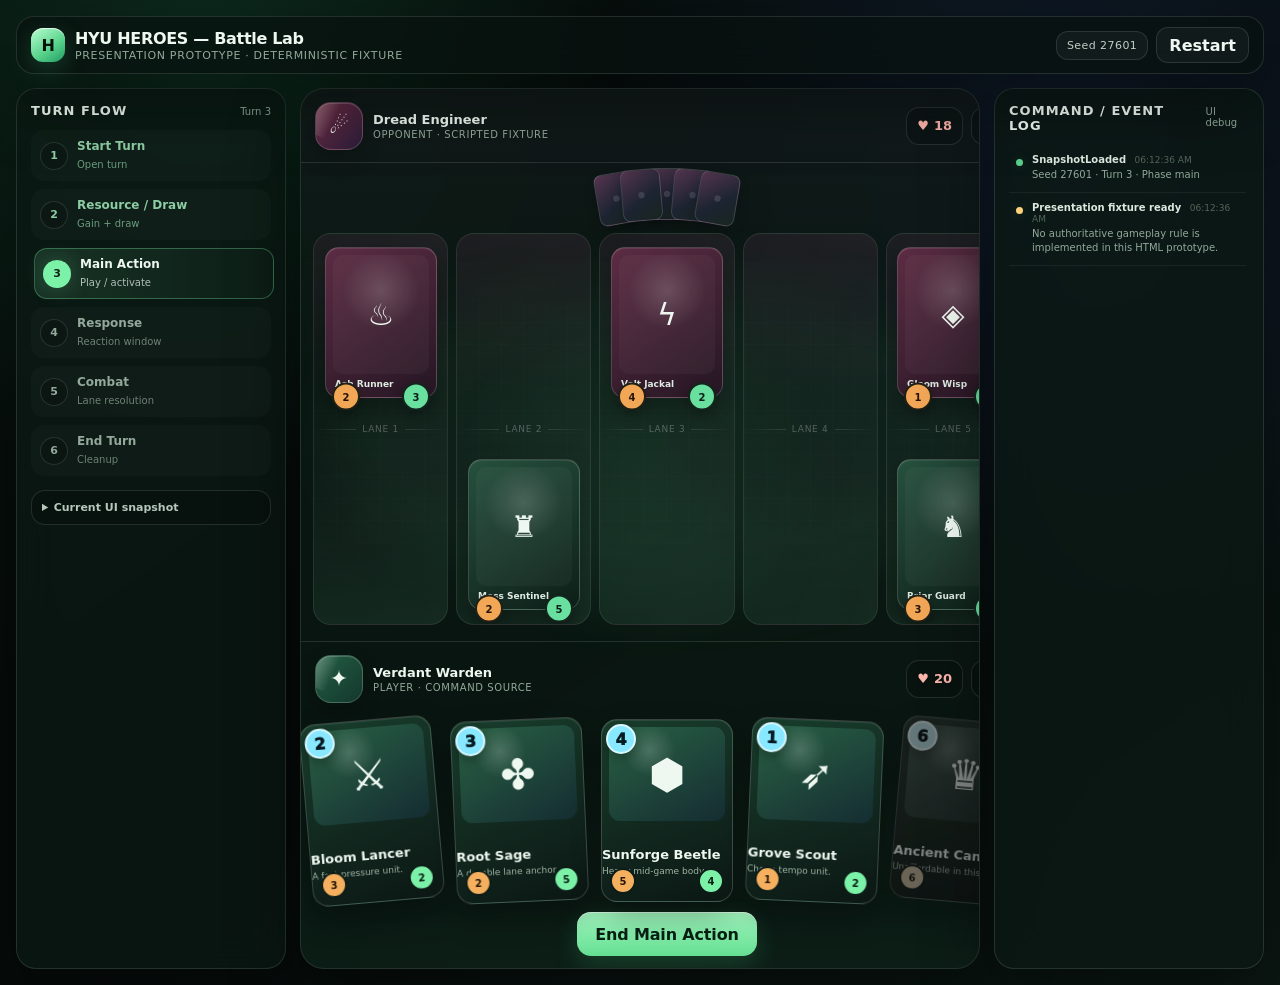
==== web-simulator.html @ 73858317 "feat(simulator): Add animated web battle prototype" ====
<!doctype html>
<html lang="en">
<head>
  <meta charset="utf-8" />
  <meta name="viewport" content="width=device-width, initial-scale=1" />
  <meta name="color-scheme" content="dark" />
  <title>Hyu Heroes — Web Simulator Prototype</title>
  <style>
    :root {
      --bg-0: #07100d;
      --bg-1: #0b1713;
      --panel: rgba(11, 24, 20, 0.84);
      --panel-strong: rgba(15, 31, 26, 0.96);
      --line: rgba(224, 255, 236, 0.12);
      --line-strong: rgba(224, 255, 236, 0.24);
      --text: #eef8f1;
      --muted: #93a99b;
      --good: #7cf2a9;
      --enemy: #ff8879;
      --gold: #ffd27a;
      --mana: #70d9ff;
      --shadow: 0 24px 70px rgba(0, 0, 0, 0.42);
      --ease-out: cubic-bezier(.2,.8,.2,1);
      --ease-spring: cubic-bezier(.16,1,.3,1);
      --radius: 20px;
    }

    * { box-sizing: border-box; }
    html, body { min-height: 100%; }
    body {
      margin: 0;
      overflow-x: hidden;
      color: var(--text);
      font-family: Inter, ui-sans-serif, system-ui, -apple-system, BlinkMacSystemFont, "Segoe UI", sans-serif;
      background:
        radial-gradient(circle at 16% 8%, rgba(36, 162, 104, 0.20), transparent 26rem),
        radial-gradient(circle at 83% 18%, rgba(64, 107, 206, 0.18), transparent 30rem),
        linear-gradient(145deg, var(--bg-0), #060b0a 52%, var(--bg-1));
    }
    button { font: inherit; }
    .app-shell {
      width: min(1680px, 100%);
      min-height: 100vh;
      margin: 0 auto;
      padding: 16px;
      display: grid;
      grid-template-columns: 270px minmax(0, 1fr) 270px;
      grid-template-rows: auto 1fr;
      gap: 14px;
    }
    .topbar {
      grid-column: 1 / -1;
      min-height: 58px;
      display: flex;
      align-items: center;
      justify-content: space-between;
      gap: 16px;
      padding: 10px 14px;
      border: 1px solid var(--line);
      border-radius: 18px;
      background: rgba(8, 18, 15, 0.76);
      backdrop-filter: blur(18px);
      box-shadow: var(--shadow);
      position: relative;
      z-index: 30;
    }
    .brand { display: flex; align-items: center; min-width: 0; gap: 10px; }
    .brand-mark {
      width: 34px;
      height: 34px;
      display: grid;
      place-items: center;
      border-radius: 12px;
      font-weight: 900;
      letter-spacing: -0.04em;
      color: #06110b;
      background: linear-gradient(145deg, #b9ffd0, #56d18a 60%, #219c63);
      box-shadow: 0 7px 24px rgba(81, 211, 136, .22), inset 0 1px rgba(255,255,255,.7);
    }
    .brand-copy { min-width: 0; }
    .brand-title { font-weight: 820; letter-spacing: -0.02em; white-space: nowrap; overflow: hidden; text-overflow: ellipsis; }
    .brand-sub { margin-top: 1px; font-size: 11px; color: var(--muted); letter-spacing: .06em; text-transform: uppercase; }
    .top-actions { display: flex; align-items: center; gap: 8px; }
    .pill, .action-button { border: 1px solid var(--line); color: var(--text); background: rgba(255,255,255,.04); border-radius: 12px; }
    .pill { padding: 7px 10px; font-size: 11px; color: #bfd0c4; letter-spacing: .04em; }
    .action-button {
      min-height: 36px;
      padding: 0 12px;
      cursor: pointer;
      font-weight: 700;
      transition: transform 180ms var(--ease-out), background 180ms ease, border-color 180ms ease;
    }
    .action-button:hover { transform: translateY(-1px); background: rgba(255,255,255,.075); border-color: var(--line-strong); }
    .action-button:active { transform: translateY(0) scale(.98); }
    .side-panel, .game-stage { border: 1px solid var(--line); background: var(--panel); box-shadow: var(--shadow); backdrop-filter: blur(20px); }
    .side-panel { border-radius: var(--radius); padding: 14px; align-self: stretch; min-height: 0; }
    .panel-heading { margin-bottom: 12px; display: flex; justify-content: space-between; align-items: baseline; gap: 10px; }
    .panel-heading h2 { margin: 0; font-size: 13px; letter-spacing: .08em; text-transform: uppercase; }
    .panel-heading span { color: var(--muted); font-size: 10px; }
    .phase-stack { display: grid; gap: 8px; }
    .phase-item {
      display: grid;
      grid-template-columns: 28px 1fr;
      align-items: center;
      min-height: 44px;
      gap: 9px;
      padding: 8px;
      border: 1px solid transparent;
      border-radius: 13px;
      color: var(--muted);
      background: rgba(255,255,255,.02);
      transition: all 260ms var(--ease-out);
    }
    .phase-index {
      width: 28px;
      height: 28px;
      display: grid;
      place-items: center;
      border-radius: 50%;
      font-size: 11px;
      font-weight: 800;
      border: 1px solid var(--line);
      background: rgba(0,0,0,.16);
    }
    .phase-item strong { display: block; font-size: 12px; color: inherit; }
    .phase-item small { font-size: 10px; opacity: .72; }
    .phase-item.is-active {
      color: var(--text);
      border-color: rgba(124, 242, 169, .32);
      background: linear-gradient(90deg, rgba(124, 242, 169, .12), rgba(124, 242, 169, .025));
      transform: translateX(3px);
    }
    .phase-item.is-active .phase-index { color: #0c2416; border-color: transparent; background: var(--good); box-shadow: 0 0 22px rgba(124, 242, 169, .24); }
    .phase-item.is-done { color: #8dcda4; }
    .game-stage {
      min-width: 0;
      min-height: calc(100vh - 104px);
      overflow: hidden;
      border-radius: 24px;
      display: grid;
      grid-template-rows: auto auto minmax(420px, 1fr) auto auto;
      position: relative;
      isolation: isolate;
    }
    .game-stage::before {
      content: "";
      position: absolute;
      inset: 0;
      pointer-events: none;
      z-index: -1;
      opacity: .7;
      background: radial-gradient(circle at 50% 44%, rgba(68, 159, 113, .14), transparent 32%), linear-gradient(180deg, rgba(109, 65, 111, .11), transparent 28%, transparent 70%, rgba(48, 126, 90, .11));
    }
    .player-strip {
      min-height: 74px;
      padding: 10px 14px;
      display: flex;
      align-items: center;
      justify-content: space-between;
      gap: 14px;
      border-bottom: 1px solid var(--line);
    }
    .player-strip.player { border-top: 1px solid var(--line); border-bottom: 0; }
    .hero { display: flex; align-items: center; gap: 10px; min-width: 0; }
    .hero-avatar {
      width: 48px;
      height: 48px;
      flex: 0 0 auto;
      position: relative;
      display: grid;
      place-items: center;
      border-radius: 16px;
      border: 1px solid rgba(255,255,255,.16);
      overflow: hidden;
      font-size: 22px;
      box-shadow: inset 0 1px rgba(255,255,255,.18), 0 9px 20px rgba(0,0,0,.22);
    }
    .hero-avatar.enemy { background: linear-gradient(135deg, #722d45, #2a1c38); }
    .hero-avatar.player { background: linear-gradient(135deg, #245f44, #13372d); }
    .hero-avatar::after {
      content: "";
      position: absolute;
      width: 70%;
      height: 130%;
      top: -60%;
      left: -20%;
      transform: rotate(25deg);
      background: linear-gradient(90deg, transparent, rgba(255,255,255,.22), transparent);
      animation: avatar-shine 5.4s ease-in-out infinite;
    }
    @keyframes avatar-shine {
      0%, 66%, 100% { transform: translateX(-120%) rotate(25deg); }
      78% { transform: translateX(240%) rotate(25deg); }
    }
    .hero-name { font-size: 13px; font-weight: 820; }
    .hero-role { margin-top: 2px; font-size: 10px; color: var(--muted); text-transform: uppercase; letter-spacing: .06em; }
    .stats { display: flex; align-items: center; gap: 8px; }
    .stat-orb {
      min-width: 48px;
      height: 38px;
      padding: 0 10px;
      display: flex;
      align-items: center;
      justify-content: center;
      gap: 5px;
      border: 1px solid var(--line);
      border-radius: 13px;
      background: rgba(0,0,0,.18);
      font-weight: 850;
      font-size: 13px;
    }
    .stat-orb.health { color: #ffb6ad; }
    .stat-orb.resource { color: #aeeaff; }
    .opponent-hand { height: 58px; display: flex; justify-content: center; align-items: center; padding: 6px 0 2px; position: relative; z-index: 3; }
    .card-back {
      width: 40px;
      height: 52px;
      margin: 0 -9px;
      border: 1px solid rgba(255,255,255,.14);
      border-radius: 8px;
      background: radial-gradient(circle, rgba(255,255,255,.12) 0 10%, transparent 11%), linear-gradient(145deg, #55354f, #1c2431 58%, #18251f);
      box-shadow: 0 6px 12px rgba(0,0,0,.22);
      transform-origin: 50% 130%;
    }
    .card-back:nth-child(1) { transform: rotate(-10deg) translateY(4px); }
    .card-back:nth-child(2) { transform: rotate(-5deg) translateY(1px); }
    .card-back:nth-child(4) { transform: rotate(5deg) translateY(1px); }
    .card-back:nth-child(5) { transform: rotate(10deg) translateY(4px); }
    .battlefield {
      min-height: 420px;
      padding: 12px 12px 16px;
      display: grid;
      grid-template-columns: repeat(5, minmax(92px, 1fr));
      gap: 8px;
      perspective: 1200px;
      position: relative;
    }
    .battlefield::before { content: ""; position: absolute; inset: 14% 3% 10%; border-radius: 50%; pointer-events: none; filter: blur(32px); background: rgba(95, 220, 147, .05); }
    .lane {
      min-width: 0;
      border: 1px solid rgba(255,255,255,.08);
      border-radius: 18px;
      overflow: hidden;
      position: relative;
      display: grid;
      grid-template-rows: 1fr 34px 1fr;
      background: linear-gradient(180deg, rgba(115, 54, 88, .15), transparent 40%, transparent 60%, rgba(43, 114, 76, .15)), linear-gradient(110deg, rgba(255,255,255,.015), rgba(255,255,255,.035));
      transition: transform 220ms var(--ease-out), border-color 220ms ease, box-shadow 220ms ease;
    }
    .lane::before {
      content: "";
      position: absolute;
      inset: 0;
      pointer-events: none;
      opacity: .35;
      background-image: linear-gradient(rgba(255,255,255,.035) 1px, transparent 1px), linear-gradient(90deg, rgba(255,255,255,.035) 1px, transparent 1px);
      background-size: 22px 22px;
      mask-image: linear-gradient(transparent, black 25%, black 75%, transparent);
    }
    .lane.is-targetable { cursor: pointer; border-color: rgba(124, 242, 169, .26); animation: target-pulse 1.5s ease-in-out infinite; }
    .lane.is-targetable:hover { transform: translateY(-3px) scale(1.01); border-color: rgba(124, 242, 169, .72); box-shadow: 0 0 0 1px rgba(124, 242, 169, .10), 0 0 38px rgba(124, 242, 169, .10); }
    @keyframes target-pulse { 50% { box-shadow: inset 0 0 26px rgba(124, 242, 169, .05); } }
    .lane-slot { min-height: 0; padding: 10px 7px; display: grid; place-items: center; position: relative; }
    .lane-divider { display: flex; align-items: center; justify-content: center; gap: 6px; z-index: 2; color: rgba(255,255,255,.28); font-size: 9px; text-transform: uppercase; letter-spacing: .08em; }
    .lane-divider::before, .lane-divider::after { content: ""; height: 1px; flex: 1; background: linear-gradient(90deg, transparent, rgba(255,255,255,.12)); }
    .lane-divider::after { transform: rotate(180deg); }
    .board-card {
      width: min(100%, 112px);
      aspect-ratio: .74;
      padding: 7px;
      display: grid;
      grid-template-rows: 1fr auto;
      border-radius: 14px;
      position: relative;
      border: 1px solid rgba(255,255,255,.18);
      background: linear-gradient(145deg, rgba(39, 82, 63, .98), rgba(14, 31, 25, .98));
      box-shadow: 0 12px 28px rgba(0,0,0,.26), inset 0 1px rgba(255,255,255,.08);
      transform: translateZ(0);
      animation: board-enter 480ms var(--ease-spring) both;
    }
    .board-card.enemy { background: linear-gradient(145deg, rgba(94, 45, 69, .98), rgba(38, 23, 36, .98)); }
    @keyframes board-enter {
      from { opacity: 0; transform: translateY(20px) scale(.85) rotateX(10deg); filter: blur(4px); }
      to { opacity: 1; transform: translateY(0) scale(1) rotateX(0); filter: blur(0); }
    }
    .board-card .art { min-height: 72px; display: grid; place-items: center; border-radius: 10px; font-size: 30px; background: radial-gradient(circle at 50% 30%, rgba(255,255,255,.16), transparent 40%), rgba(255,255,255,.035); }
    .board-card .mini-name { min-width: 0; padding: 5px 2px 1px; overflow: hidden; text-overflow: ellipsis; white-space: nowrap; font-size: 9px; font-weight: 760; color: #dfece3; }
    .board-stats { position: absolute; inset: auto 6px 6px 6px; display: flex; justify-content: space-between; pointer-events: none; transform: translateY(70%); }
    .board-stat { width: 28px; height: 28px; display: grid; place-items: center; border-radius: 50%; font-size: 10px; font-weight: 900; border: 2px solid rgba(9,18,15,.9); box-shadow: 0 4px 12px rgba(0,0,0,.25); }
    .board-stat.attack { background: #f1a756; color: #251509; }
    .board-stat.health { background: #69dfa0; color: #092116; }
    .hand-wrap { min-height: 158px; padding: 4px 16px 10px; position: relative; display: flex; align-items: end; justify-content: center; overflow: visible; z-index: 12; }
    .hand { width: min(720px, 100%); min-height: 144px; display: flex; align-items: end; justify-content: center; gap: clamp(2px, .8vw, 10px); position: relative; }
    .hand-card {
      --rot: 0deg;
      --lift: 0px;
      width: clamp(92px, 13vw, 132px);
      aspect-ratio: .72;
      flex: 0 1 132px;
      min-width: 82px;
      border: 1px solid rgba(255,255,255,.18);
      border-radius: 16px;
      color: var(--text);
      padding: 0;
      cursor: pointer;
      overflow: hidden;
      position: relative;
      background: linear-gradient(160deg, #183d2c, #10231c 68%, #0b1713);
      box-shadow: 0 14px 30px rgba(0,0,0,.32), inset 0 1px rgba(255,255,255,.08);
      transform-origin: 50% 120%;
      transform: translateY(var(--lift)) rotate(var(--rot));
      transition: transform 260ms var(--ease-spring), border-color 200ms ease, filter 200ms ease, opacity 200ms ease;
      animation: hand-deal 520ms var(--ease-spring) both;
    }
    .hand-card:nth-child(1) { --rot: -5deg; animation-delay: 30ms; }
    .hand-card:nth-child(2) { --rot: -2.5deg; animation-delay: 80ms; }
    .hand-card:nth-child(3) { --rot: 0deg; animation-delay: 130ms; }
    .hand-card:nth-child(4) { --rot: 2.5deg; animation-delay: 180ms; }
    .hand-card:nth-child(5) { --rot: 5deg; animation-delay: 230ms; }
    @keyframes hand-deal { from { opacity: 0; transform: translateY(70px) scale(.78) rotate(0deg); } }
    .hand-card:hover, .hand-card:focus-visible { --lift: -24px; z-index: 10; outline: none; border-color: rgba(124, 242, 169, .55); box-shadow: 0 22px 46px rgba(0,0,0,.40), 0 0 0 2px rgba(124, 242, 169, .08); }
    .hand-card.is-selected { --lift: -32px; z-index: 11; border-color: var(--good); box-shadow: 0 24px 48px rgba(0,0,0,.4), 0 0 30px rgba(124, 242, 169, .16); }
    .hand-card.is-unaffordable { filter: grayscale(.68) brightness(.70); opacity: .74; }
    .hand-card.is-played { pointer-events: none; animation: card-play-away 360ms var(--ease-out) forwards; }
    @keyframes card-play-away { to { opacity: 0; transform: translateY(-150px) scale(.75) rotate(0deg); filter: blur(5px); } }
    .hand-art { height: 52%; margin: 7px; display: grid; place-items: center; border-radius: 11px; position: relative; overflow: hidden; font-size: clamp(28px, 4vw, 42px); background: radial-gradient(circle at 35% 25%, rgba(255,255,255,.18), transparent 25%), linear-gradient(145deg, rgba(99,214,145,.24), rgba(53,103,193,.13)); }
    .hand-art::after { content: ""; position: absolute; width: 35%; height: 180%; top: -40%; left: -45%; transform: rotate(25deg); background: linear-gradient(90deg, transparent, rgba(255,255,255,.18), transparent); transition: left 500ms var(--ease-out); }
    .hand-card:hover .hand-art::after { left: 120%; }
    .cost-badge { position: absolute; width: 30px; height: 30px; top: 4px; left: 4px; z-index: 2; display: grid; place-items: center; border-radius: 50%; color: #061a22; background: #88e8ff; border: 2px solid #d9f8ff; font-weight: 950; box-shadow: 0 5px 12px rgba(0,0,0,.26); }
    .card-copy { padding: 2px 9px 10px; text-align: left; }
    .card-copy strong { display: block; font-size: clamp(10px, 1.05vw, 13px); white-space: nowrap; overflow: hidden; text-overflow: ellipsis; }
    .card-copy span { display: block; margin-top: 3px; min-height: 26px; color: #9eb4a5; font-size: 9px; line-height: 1.35; }
    .hand-stats { position: absolute; left: 8px; right: 8px; bottom: 7px; display: flex; justify-content: space-between; pointer-events: none; }
    .hand-stat { min-width: 26px; height: 26px; padding: 0 6px; display: grid; place-items: center; border-radius: 50%; font-size: 10px; font-weight: 900; border: 2px solid #0d1c17; }
    .hand-stat.attack { background: #f4b05e; color: #271608; }
    .hand-stat.health { background: #7cf2a9; color: #082014; }
    .turn-controls { padding: 0 14px 12px; display: flex; justify-content: center; gap: 8px; }
    .primary-button {
      min-width: 150px;
      min-height: 44px;
      padding: 0 18px;
      border: 0;
      border-radius: 14px;
      color: #082014;
      background: linear-gradient(180deg, #a4f9c1, #64df92);
      box-shadow: 0 10px 26px rgba(80, 216, 131, .18), inset 0 1px rgba(255,255,255,.6);
      cursor: pointer;
      font-weight: 900;
      letter-spacing: -.01em;
      transition: transform 190ms var(--ease-spring), filter 190ms ease;
    }
    .primary-button:hover { transform: translateY(-2px) scale(1.015); filter: brightness(1.05); }
    .primary-button:active { transform: translateY(0) scale(.98); }
    .log { height: calc(100vh - 166px); min-height: 420px; overflow: auto; padding-right: 3px; scrollbar-width: thin; scrollbar-color: rgba(255,255,255,.15) transparent; }
    .log-item { position: relative; padding: 9px 8px 9px 23px; border-bottom: 1px solid rgba(255,255,255,.06); animation: log-in 260ms var(--ease-out) both; }
    @keyframes log-in { from { opacity: 0; transform: translateX(8px); } }
    .log-item::before { content: ""; position: absolute; left: 7px; top: 14px; width: 7px; height: 7px; border-radius: 50%; background: #5bcf8a; box-shadow: 0 0 12px rgba(91,207,138,.2); }
    .log-item.command::before { background: #70d9ff; }
    .log-item.system::before { background: #ffd27a; }
    .log-item strong { display: block; font-size: 10px; color: #dbe8de; }
    .log-item p { margin: 3px 0 0; color: var(--muted); font-size: 10px; line-height: 1.45; word-break: break-word; }
    .log-time { margin-left: 5px; color: #53675a; font-size: 9px; font-weight: 500; }
    .debug-card { margin-top: 14px; padding: 10px; border-radius: 14px; border: 1px solid var(--line); background: rgba(0,0,0,.16); }
    .debug-card summary { cursor: pointer; font-size: 11px; font-weight: 800; color: #b6c8bb; }
    .debug-card pre { margin: 9px 0 0; white-space: pre-wrap; color: #84a18f; font-size: 9px; line-height: 1.45; }
    .toast { position: fixed; left: 50%; bottom: 22px; z-index: 100; max-width: min(440px, calc(100vw - 30px)); padding: 10px 14px; border: 1px solid rgba(255,255,255,.15); border-radius: 13px; background: rgba(8, 20, 16, .92); color: #dcebe0; box-shadow: 0 16px 38px rgba(0,0,0,.4); backdrop-filter: blur(18px); font-size: 11px; transform: translate(-50%, 18px) scale(.96); opacity: 0; pointer-events: none; transition: opacity 180ms ease, transform 260ms var(--ease-spring); }
    .toast.is-visible { opacity: 1; transform: translate(-50%, 0) scale(1); }
    .impact-ring { position: fixed; width: 18px; height: 18px; z-index: 90; border: 2px solid var(--good); border-radius: 50%; pointer-events: none; transform: translate(-50%, -50%); animation: impact-ring 520ms ease-out forwards; }
    @keyframes impact-ring { to { width: 120px; height: 120px; opacity: 0; border-width: 1px; } }
    @media (max-width: 1180px) {
      .app-shell { grid-template-columns: 220px minmax(0, 1fr); }
      .right-panel { display: none; }
    }
    @media (max-width: 840px) {
      .app-shell { display: block; padding: 8px; }
      .topbar { position: sticky; top: 6px; margin-bottom: 8px; }
      .left-panel { display: none; }
      .game-stage { min-height: calc(100vh - 80px); border-radius: 18px; grid-template-rows: auto auto minmax(360px, 1fr) auto auto; }
      .battlefield { min-height: 360px; gap: 4px; padding: 8px 6px 12px; grid-template-columns: repeat(5, minmax(55px, 1fr)); }
      .lane { border-radius: 12px; }
      .lane-slot { padding: 7px 3px; }
      .lane-divider { font-size: 7px; }
      .board-card { padding: 4px; border-radius: 10px; }
      .board-card .art { min-height: 50px; border-radius: 7px; font-size: 22px; }
      .board-card .mini-name { display: none; }
      .hand-wrap { padding-inline: 6px; min-height: 132px; }
      .hand { min-height: 120px; gap: 0; }
      .hand-card { min-width: 62px; width: 19.5vw; border-radius: 12px; margin-inline: -1px; }
      .hand-card:hover, .hand-card:focus-visible { --lift: -14px; }
      .hand-card.is-selected { --lift: -18px; }
      .hand-art { margin: 4px; font-size: 26px; border-radius: 8px; }
      .cost-badge { width: 24px; height: 24px; font-size: 11px; }
      .card-copy { padding: 1px 5px 7px; }
      .card-copy strong { font-size: 9px; }
      .card-copy span { display: none; }
      .hand-stat { min-width: 21px; height: 21px; padding: 0 4px; font-size: 8px; }
      .brand-sub, .pill { display: none; }
      .top-actions .action-button { padding-inline: 9px; font-size: 11px; }
      .hero-avatar { width: 40px; height: 40px; border-radius: 13px; }
      .player-strip { min-height: 62px; padding: 8px 10px; }
      .hero-role { display: none; }
      .stat-orb { min-width: 42px; height: 34px; padding: 0 7px; }
    }
    @media (prefers-reduced-motion: reduce) {
      *, *::before, *::after {
        animation-duration: 0.001ms !important;
        animation-iteration-count: 1 !important;
        scroll-behavior: auto !important;
        transition-duration: 0.001ms !important;
      }
    }
  </style>
</head>
<body>
  <!--
    Presentation-only prototype.
    This file intentionally does NOT implement authoritative gameplay rules.
    UI actions submit command intents to DemoSimulationAdapter, which returns scripted snapshots/events.
    Removal/migration plan: replace DemoSimulationAdapter with the real deterministic C# simulation bridge
    (Web API, WebAssembly, or another adapter) while keeping the view layer unchanged.
  -->
  <main class="app-shell">
    <header class="topbar">
      <div class="brand">
        <div class="brand-mark" aria-hidden="true">H</div>
        <div class="brand-copy">
          <div class="brand-title">HYU HEROES — Battle Lab</div>
          <div class="brand-sub">Presentation prototype · deterministic fixture</div>
        </div>
      </div>
      <div class="top-actions">
        <span class="pill" id="seedPill">Seed 27601</span>
        <button class="action-button" id="restartButton" type="button">Restart</button>
      </div>
    </header>
    <aside class="side-panel left-panel">
      <div class="panel-heading">
        <h2>Turn flow</h2>
        <span id="turnLabel">Turn 3</span>
      </div>
      <div class="phase-stack" id="phaseStack"></div>
      <details class="debug-card">
        <summary>Current UI snapshot</summary>
        <pre id="stateDebug"></pre>
      </details>
    </aside>
    <section class="game-stage" aria-label="Card battle simulator">
      <div class="player-strip opponent">
        <div class="hero">
          <div class="hero-avatar enemy" aria-hidden="true">☄</div>
          <div>
            <div class="hero-name">Dread Engineer</div>
            <div class="hero-role">Opponent · scripted fixture</div>
          </div>
        </div>
        <div class="stats">
          <div class="stat-orb health" title="Health">♥ <span id="enemyHealth">18</span></div>
          <div class="stat-orb resource" title="Resource">◆ <span id="enemyResource">4</span></div>
        </div>
      </div>
      <div class="opponent-hand" aria-label="Opponent hand">
        <div class="card-back"></div><div class="card-back"></div><div class="card-back"></div><div class="card-back"></div><div class="card-back"></div>
      </div>
      <div class="battlefield" id="battlefield" aria-label="Five-lane battlefield"></div>
      <div class="player-strip player">
        <div class="hero">
          <div class="hero-avatar player" aria-hidden="true">✦</div>
          <div>
            <div class="hero-name">Verdant Warden</div>
            <div class="hero-role">Player · command source</div>
          </div>
        </div>
        <div class="stats">
          <div class="stat-orb health" title="Health">♥ <span id="playerHealth">20</span></div>
          <div class="stat-orb resource" title="Resource">◆ <span id="playerResource">5</span></div>
        </div>
      </div>
      <div>
        <div class="hand-wrap">
          <div class="hand" id="hand" aria-label="Player hand"></div>
        </div>
        <div class="turn-controls">
          <button class="primary-button" id="phaseButton" type="button">End Main Action</button>
        </div>
      </div>
    </section>
    <aside class="side-panel right-panel">
      <div class="panel-heading">
        <h2>Command / Event log</h2>
        <span>UI debug</span>
      </div>
      <div class="log" id="eventLog" aria-live="polite"></div>
    </aside>
  </main>
  <div class="toast" id="toast" role="status" aria-live="polite"></div>
  <script>
    (() => {
      "use strict";
      const PHASES = [
        { id: "start", label: "Start Turn", note: "Open turn" },
        { id: "resource", label: "Resource / Draw", note: "Gain + draw" },
        { id: "main", label: "Main Action", note: "Play / activate" },
        { id: "response", label: "Response", note: "Reaction window" },
        { id: "combat", label: "Combat", note: "Lane resolution" },
        { id: "end", label: "End Turn", note: "Cleanup" }
      ];
      const INITIAL_SNAPSHOT = Object.freeze({
        schemaVersion: 1,
        seed: 27601,
        turn: 3,
        phase: "main",
        player: { health: 20, resource: 5 },
        enemy: { health: 18, resource: 4 },
        lanes: [
          { id: "lane-0", enemy: { instanceId: "e-17", name: "Ash Runner", icon: "♨", attack: 2, health: 3 }, player: null },
          { id: "lane-1", enemy: null, player: { instanceId: "p-09", name: "Moss Sentinel", icon: "♜", attack: 2, health: 5 } },
          { id: "lane-2", enemy: { instanceId: "e-21", name: "Volt Jackal", icon: "ϟ", attack: 4, health: 2 }, player: null },
          { id: "lane-3", enemy: null, player: null },
          { id: "lane-4", enemy: { instanceId: "e-24", name: "Gloom Wisp", icon: "◈", attack: 1, health: 4 }, player: { instanceId: "p-11", name: "Briar Guard", icon: "♞", attack: 3, health: 4 } }
        ],
        hand: [
          { definitionId: "card.bloom-lancer", instanceId: "h-31", name: "Bloom Lancer", icon: "⚔", cost: 2, attack: 3, health: 2, text: "A fast pressure unit." },
          { definitionId: "card.root-sage", instanceId: "h-32", name: "Root Sage", icon: "✤", cost: 3, attack: 2, health: 5, text: "A durable lane anchor." },
          { definitionId: "card.sunforge-beetle", instanceId: "h-33", name: "Sunforge Beetle", icon: "⬢", cost: 4, attack: 5, health: 4, text: "Heavy mid-game body." },
          { definitionId: "card.grove-scout", instanceId: "h-34", name: "Grove Scout", icon: "➶", cost: 1, attack: 1, health: 2, text: "Cheap tempo unit." },
          { definitionId: "card.ancient-canopy", instanceId: "h-35", name: "Ancient Canopy", icon: "♛", cost: 6, attack: 6, health: 7, text: "Unaffordable in this fixture." }
        ]
      });
      const deepClone = value => JSON.parse(JSON.stringify(value));
      class DemoSimulationAdapter {
        constructor(snapshot) {
          this.initial = deepClone(snapshot);
          this.snapshot = deepClone(snapshot);
          this.commandSequence = 0;
        }
        restart() {
          this.snapshot = deepClone(this.initial);
          this.commandSequence = 0;
          return this.result("SnapshotLoaded", { reason: "restart" });
        }
        submit(command) {
          this.commandSequence += 1;
          const commandEnvelope = { sequence: this.commandSequence, ...command };
          if (command.type === "PlayCardCommand") return this.playCard(commandEnvelope);
          if (command.type === "EndPhaseCommand") return this.advancePhase(commandEnvelope);
          return { accepted: false, command: commandEnvelope, snapshot: deepClone(this.snapshot), events: [{ type: "CommandRejected", reason: "Unsupported command in UI fixture" }] };
        }
        playCard(command) {
          const handIndex = this.snapshot.hand.findIndex(card => card.instanceId === command.cardInstanceId);
          const lane = this.snapshot.lanes.find(item => item.id === command.laneId);
          const card = this.snapshot.hand[handIndex];
          if (this.snapshot.phase !== "main" || !card || !lane || lane.player || card.cost > this.snapshot.player.resource) {
            return { accepted: false, command, snapshot: deepClone(this.snapshot), events: [{ type: "CommandRejected", reason: "Fixture rejected command" }] };
          }
          this.snapshot.player.resource -= card.cost;
          lane.player = { instanceId: card.instanceId, name: card.name, icon: card.icon, attack: card.attack, health: card.health };
          this.snapshot.hand.splice(handIndex, 1);
          return {
            accepted: true,
            command,
            snapshot: deepClone(this.snapshot),
            events: [
              { type: "ResourceSpentEvent", amount: card.cost },
              { type: "CardMovedEvent", instanceId: card.instanceId, from: "hand", to: command.laneId },
              { type: "UnitSummonedEvent", instanceId: card.instanceId, laneId: command.laneId }
            ]
          };
        }
        advancePhase(command) {
          const currentIndex = PHASES.findIndex(phase => phase.id === this.snapshot.phase);
          const nextIndex = (currentIndex + 1) % PHASES.length;
          const wrapped = nextIndex === 0;
          this.snapshot.phase = PHASES[nextIndex].id;
          if (wrapped) this.snapshot.turn += 1;
          return { accepted: true, command, snapshot: deepClone(this.snapshot), events: [{ type: "PhaseChangedEvent", phase: this.snapshot.phase, turn: this.snapshot.turn }] };
        }
        result(type, payload) {
          return { accepted: true, command: null, snapshot: deepClone(this.snapshot), events: [{ type, ...payload }] };
        }
      }
      const simulation = new DemoSimulationAdapter(INITIAL_SNAPSHOT);
      let snapshot = deepClone(INITIAL_SNAPSHOT);
      let selectedCardId = null;
      let toastTimer = null;
      const el = {
        battlefield: document.getElementById("battlefield"),
        hand: document.getElementById("hand"),
        phaseStack: document.getElementById("phaseStack"),
        phaseButton: document.getElementById("phaseButton"),
        restartButton: document.getElementById("restartButton"),
        eventLog: document.getElementById("eventLog"),
        stateDebug: document.getElementById("stateDebug"),
        turnLabel: document.getElementById("turnLabel"),
        seedPill: document.getElementById("seedPill"),
        playerHealth: document.getElementById("playerHealth"),
        playerResource: document.getElementById("playerResource"),
        enemyHealth: document.getElementById("enemyHealth"),
        enemyResource: document.getElementById("enemyResource"),
        toast: document.getElementById("toast")
      };
      const escapeHtml = input => String(input).replace(/[&<>'"]/g, char => ({ "&": "&amp;", "<": "&lt;", ">": "&gt;", "'": "&#39;", '"': "&quot;" }[char]));
      function renderAll() {
        renderStats();
        renderPhases();
        renderBattlefield();
        renderHand();
        renderDebug();
      }
      function renderStats() {
        el.turnLabel.textContent = `Turn ${snapshot.turn}`;
        el.seedPill.textContent = `Seed ${snapshot.seed}`;
        el.playerHealth.textContent = snapshot.player.health;
        el.playerResource.textContent = snapshot.player.resource;
        el.enemyHealth.textContent = snapshot.enemy.health;
        el.enemyResource.textContent = snapshot.enemy.resource;
      }
      function renderPhases() {
        const currentIndex = PHASES.findIndex(phase => phase.id === snapshot.phase);
        el.phaseStack.innerHTML = PHASES.map((phase, index) => {
          const stateClass = index === currentIndex ? "is-active" : index < currentIndex ? "is-done" : "";
          return `<div class="phase-item ${stateClass}"><div class="phase-index">${index + 1}</div><div><strong>${escapeHtml(phase.label)}</strong><small>${escapeHtml(phase.note)}</small></div></div>`;
        }).join("");
        const current = PHASES[currentIndex];
        const next = PHASES[(currentIndex + 1) % PHASES.length];
        el.phaseButton.textContent = current.id === "end" ? "Start Next Turn" : `End ${current.label}`;
        el.phaseButton.setAttribute("aria-label", `Advance from ${current.label} to ${next.label}`);
      }
      function renderBattlefield() {
        const selectedCard = snapshot.hand.find(card => card.instanceId === selectedCardId);
        const canTarget = Boolean(selectedCard && snapshot.phase === "main" && selectedCard.cost <= snapshot.player.resource);
        el.battlefield.innerHTML = snapshot.lanes.map((lane, index) => {
          const targetable = canTarget && !lane.player;
          return `<section class="lane ${targetable ? "is-targetable" : ""}" data-lane-id="${lane.id}" aria-label="Lane ${index + 1}"><div class="lane-slot enemy-slot">${renderBoardCard(lane.enemy, true)}</div><div class="lane-divider"><span>Lane ${index + 1}</span></div><div class="lane-slot player-slot">${renderBoardCard(lane.player, false)}</div></section>`;
        }).join("");
      }
      function renderBoardCard(card, enemy) {
        if (!card) return "";
        return `<article class="board-card ${enemy ? "enemy" : ""}" data-instance-id="${escapeHtml(card.instanceId)}"><div class="art" aria-hidden="true">${escapeHtml(card.icon)}</div><div class="mini-name">${escapeHtml(card.name)}</div><div class="board-stats"><span class="board-stat attack">${card.attack}</span><span class="board-stat health">${card.health}</span></div></article>`;
      }
      function renderHand() {
        el.hand.innerHTML = snapshot.hand.map(card => {
          const selected = card.instanceId === selectedCardId;
          const unaffordable = card.cost > snapshot.player.resource || snapshot.phase !== "main";
          return `<button class="hand-card ${selected ? "is-selected" : ""} ${unaffordable ? "is-unaffordable" : ""}" type="button" data-card-id="${escapeHtml(card.instanceId)}" aria-pressed="${selected}"><span class="cost-badge">${card.cost}</span><span class="hand-art" aria-hidden="true">${escapeHtml(card.icon)}</span><span class="card-copy"><strong>${escapeHtml(card.name)}</strong><span>${escapeHtml(card.text)}</span></span><span class="hand-stats"><span class="hand-stat attack">${card.attack}</span><span class="hand-stat health">${card.health}</span></span></button>`;
        }).join("");
      }
      function renderDebug() {
        const debug = {
          schemaVersion: snapshot.schemaVersion,
          seed: snapshot.seed,
          turn: snapshot.turn,
          phase: snapshot.phase,
          player: snapshot.player,
          selectedCardId,
          occupiedPlayerLanes: snapshot.lanes.filter(lane => lane.player).map(lane => lane.id),
          handInstanceIds: snapshot.hand.map(card => card.instanceId)
        };
        el.stateDebug.textContent = JSON.stringify(debug, null, 2);
      }
      function onHandClick(event) {
        const cardButton = event.target.closest("[data-card-id]");
        if (!cardButton) return;
        const card = snapshot.hand.find(item => item.instanceId === cardButton.dataset.cardId);
        if (!card) return;
        if (snapshot.phase !== "main") {
          showToast("Fixture: cards are selectable only during Main Action.");
          log("system", "Selection blocked", `Current phase is ${snapshot.phase}.`);
          return;
        }
        if (card.cost > snapshot.player.resource) {
          showToast(`Need ${card.cost} resource; only ${snapshot.player.resource} available.`);
          log("system", "Insufficient resource", `${card.name} costs ${card.cost}.`);
          return;
        }
        selectedCardId = selectedCardId === card.instanceId ? null : card.instanceId;
        renderAll();
        if (selectedCardId) showToast(`Selected ${card.name}. Choose an empty lane.`);
      }
      function onBattlefieldClick(event) {
        const laneElement = event.target.closest("[data-lane-id]");
        if (!laneElement || !selectedCardId) return;
        const lane = snapshot.lanes.find(item => item.id === laneElement.dataset.laneId);
        if (!lane || lane.player) {
          showToast("That lane is occupied.");
          return;
        }
        const playedCard = snapshot.hand.find(card => card.instanceId === selectedCardId);
        const command = { type: "PlayCardCommand", playerId: "player-1", cardInstanceId: selectedCardId, laneId: lane.id };
        const rect = laneElement.getBoundingClientRect();
        createImpact(rect.left + rect.width / 2, rect.top + rect.height * 0.74);
        consumeResult(simulation.submit(command), playedCard?.name || "Card");
      }
      function onAdvancePhase() {
        selectedCardId = null;
        consumeResult(simulation.submit({ type: "EndPhaseCommand", playerId: "player-1" }), "Phase command");
      }
      function consumeResult(result, contextLabel) {
        if (result.command) log("command", `#${result.command.sequence} ${result.command.type}`, JSON.stringify(result.command));
        result.events.forEach(event => {
          const copy = { ...event };
          delete copy.type;
          log(result.accepted ? "event" : "system", event.type, Object.keys(copy).length ? JSON.stringify(copy) : contextLabel);
        });
        snapshot = result.snapshot;
        if (result.accepted) selectedCardId = null;
        renderAll();
        showToast(result.accepted ? `${contextLabel}: command accepted by demo adapter.` : `${contextLabel}: command rejected.`);
      }
      function restart() {
        selectedCardId = null;
        el.eventLog.innerHTML = "";
        const result = simulation.restart();
        snapshot = result.snapshot;
        renderAll();
        log("system", "Fixture reset", `Loaded seed ${snapshot.seed}, turn ${snapshot.turn}.`);
        showToast("Simulator reset to deterministic fixture.");
      }
      function log(kind, title, message) {
        const item = document.createElement("div");
        item.className = `log-item ${kind}`;
        const stamp = new Date().toLocaleTimeString([], { hour: "2-digit", minute: "2-digit", second: "2-digit" });
        item.innerHTML = `<strong>${escapeHtml(title)} <span class="log-time">${stamp}</span></strong><p>${escapeHtml(message)}</p>`;
        el.eventLog.prepend(item);
      }
      function showToast(message) {
        window.clearTimeout(toastTimer);
        el.toast.textContent = message;
        el.toast.classList.add("is-visible");
        toastTimer = window.setTimeout(() => el.toast.classList.remove("is-visible"), 1800);
      }
      function createImpact(x, y) {
        const ring = document.createElement("div");
        ring.className = "impact-ring";
        ring.style.left = `${x}px`;
        ring.style.top = `${y}px`;
        document.body.appendChild(ring);
        ring.addEventListener("animationend", () => ring.remove(), { once: true });
      }
      el.hand.addEventListener("click", onHandClick);
      el.battlefield.addEventListener("click", onBattlefieldClick);
      el.phaseButton.addEventListener("click", onAdvancePhase);
      el.restartButton.addEventListener("click", restart);
      renderAll();
      log("system", "Presentation fixture ready", "No authoritative gameplay rule is implemented in this HTML prototype.");
      log("event", "SnapshotLoaded", `Seed ${snapshot.seed} · Turn ${snapshot.turn} · Phase ${snapshot.phase}`);
    })();
  </script>
</body>
</html>
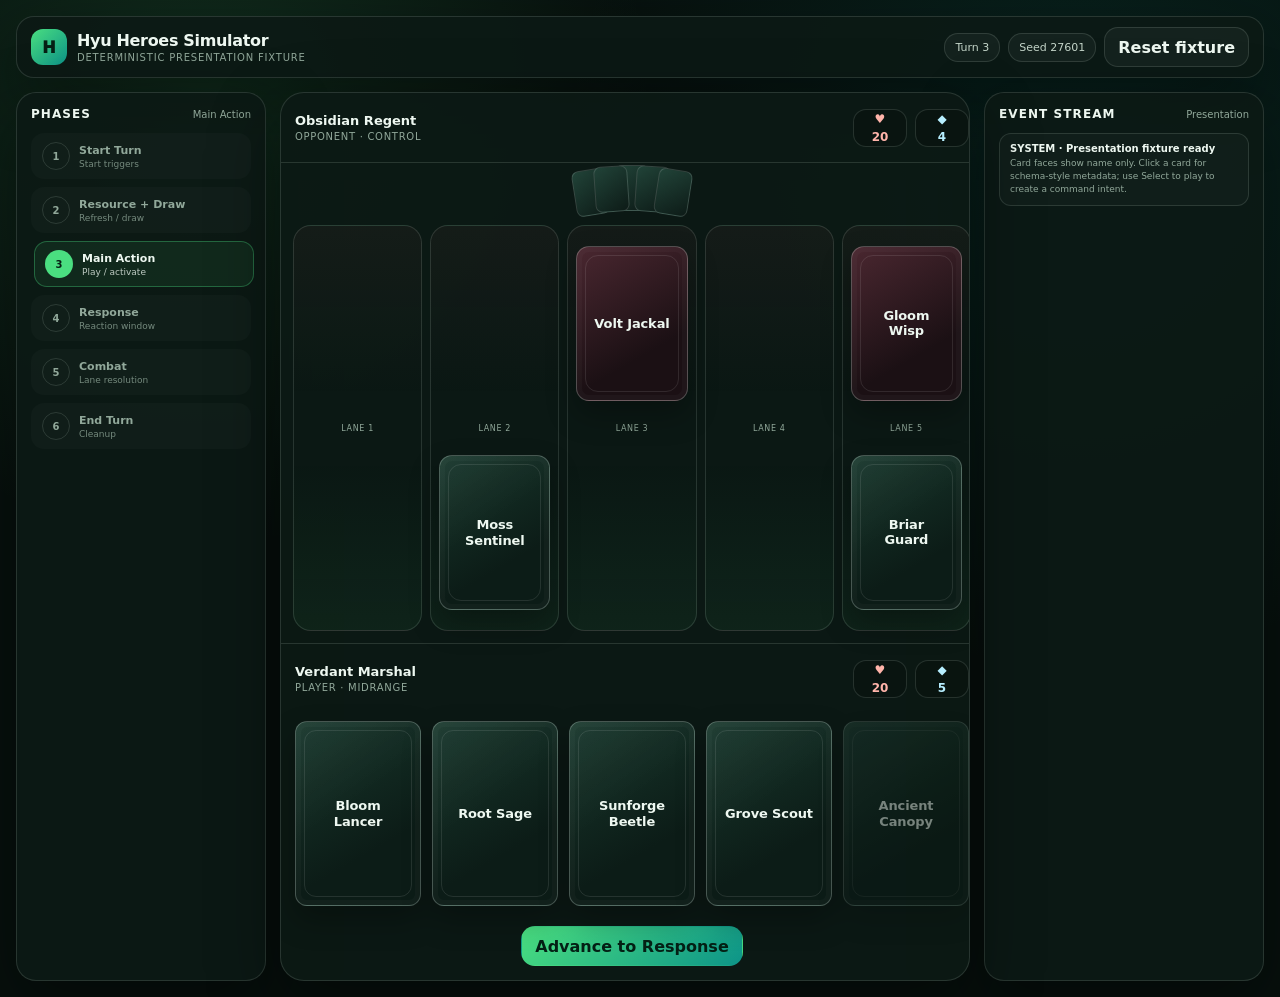
==== commit bce9c1b2: "feat(simulator): Add physical card detail interaction" ====
--- a/web-simulator.html
+++ b/web-simulator.html
@@ -4,155 +4,159 @@
   <meta charset="utf-8" />
   <meta name="viewport" content="width=device-width, initial-scale=1" />
   <meta name="color-scheme" content="dark" />
-  <title>Hyu Heroes — Web Simulator Prototype</title>
+  <title>Hyu Heroes — Web Simulator</title>
   <style>
     :root {
-      --bg-0: #07100d;
-      --bg-1: #0b1713;
-      --panel: rgba(11, 24, 20, 0.84);
-      --panel-strong: rgba(15, 31, 26, 0.96);
-      --line: rgba(224, 255, 236, 0.12);
-      --line-strong: rgba(224, 255, 236, 0.24);
+      --bg: #07100d;
+      --panel: rgba(12, 25, 21, .92);
+      --panel-2: rgba(18, 34, 29, .96);
+      --line: rgba(228, 255, 237, .13);
+      --line-strong: rgba(228, 255, 237, .28);
       --text: #eef8f1;
-      --muted: #93a99b;
-      --good: #7cf2a9;
-      --enemy: #ff8879;
-      --gold: #ffd27a;
-      --mana: #70d9ff;
-      --shadow: 0 24px 70px rgba(0, 0, 0, 0.42);
-      --ease-out: cubic-bezier(.2,.8,.2,1);
-      --ease-spring: cubic-bezier(.16,1,.3,1);
+      --muted: #91a89a;
+      --primary: #4ade80;
+      --secondary: #0d9488;
+      --danger: #ff8d80;
+      --mana: #83def7;
       --radius: 20px;
+      --shadow: 0 24px 70px rgba(0, 0, 0, .42);
     }
 
     * { box-sizing: border-box; }
     html, body { min-height: 100%; }
     body {
       margin: 0;
-      overflow-x: hidden;
       color: var(--text);
-      font-family: Inter, ui-sans-serif, system-ui, -apple-system, BlinkMacSystemFont, "Segoe UI", sans-serif;
+      font-family: "DM Sans", Inter, ui-sans-serif, system-ui, -apple-system, BlinkMacSystemFont, "Segoe UI", sans-serif;
       background:
-        radial-gradient(circle at 16% 8%, rgba(36, 162, 104, 0.20), transparent 26rem),
-        radial-gradient(circle at 83% 18%, rgba(64, 107, 206, 0.18), transparent 30rem),
-        linear-gradient(145deg, var(--bg-0), #060b0a 52%, var(--bg-1));
-    }
+        radial-gradient(circle at 16% 10%, rgba(74, 222, 128, .14), transparent 28rem),
+        radial-gradient(circle at 84% 16%, rgba(13, 148, 136, .15), transparent 32rem),
+        var(--bg);
+    }
+
     button { font: inherit; }
-    .app-shell {
+    button:focus-visible { outline: 2px solid var(--primary); outline-offset: 3px; }
+
+    .app {
       width: min(1680px, 100%);
       min-height: 100vh;
       margin: 0 auto;
       padding: 16px;
       display: grid;
-      grid-template-columns: 270px minmax(0, 1fr) 270px;
+      grid-template-columns: 250px minmax(0, 1fr) 280px;
       grid-template-rows: auto 1fr;
       gap: 14px;
     }
+
+    .topbar,
+    .panel,
+    .stage {
+      border: 1px solid var(--line);
+      background: var(--panel);
+      box-shadow: var(--shadow);
+    }
+
     .topbar {
       grid-column: 1 / -1;
       min-height: 58px;
+      padding: 10px 14px;
+      border-radius: 18px;
       display: flex;
       align-items: center;
       justify-content: space-between;
       gap: 16px;
-      padding: 10px 14px;
+    }
+
+    .brand { display: flex; align-items: center; gap: 10px; min-width: 0; }
+    .brand-mark {
+      width: 36px;
+      height: 36px;
+      border-radius: 12px;
+      display: grid;
+      place-items: center;
+      color: #062015;
+      font-weight: 950;
+      background: linear-gradient(135deg, var(--primary), var(--secondary));
+    }
+    .brand-title { font-weight: 900; letter-spacing: -.02em; }
+    .brand-sub { margin-top: 2px; color: var(--muted); font-size: 10px; text-transform: uppercase; letter-spacing: .08em; }
+    .top-actions { display: flex; align-items: center; gap: 8px; flex-wrap: wrap; justify-content: flex-end; }
+    .pill,
+    .button {
       border: 1px solid var(--line);
-      border-radius: 18px;
-      background: rgba(8, 18, 15, 0.76);
-      backdrop-filter: blur(18px);
-      box-shadow: var(--shadow);
-      position: relative;
-      z-index: 30;
-    }
-    .brand { display: flex; align-items: center; min-width: 0; gap: 10px; }
-    .brand-mark {
-      width: 34px;
-      height: 34px;
-      display: grid;
-      place-items: center;
-      border-radius: 12px;
-      font-weight: 900;
-      letter-spacing: -0.04em;
-      color: #06110b;
-      background: linear-gradient(145deg, #b9ffd0, #56d18a 60%, #219c63);
-      box-shadow: 0 7px 24px rgba(81, 211, 136, .22), inset 0 1px rgba(255,255,255,.7);
-    }
-    .brand-copy { min-width: 0; }
-    .brand-title { font-weight: 820; letter-spacing: -0.02em; white-space: nowrap; overflow: hidden; text-overflow: ellipsis; }
-    .brand-sub { margin-top: 1px; font-size: 11px; color: var(--muted); letter-spacing: .06em; text-transform: uppercase; }
-    .top-actions { display: flex; align-items: center; gap: 8px; }
-    .pill, .action-button { border: 1px solid var(--line); color: var(--text); background: rgba(255,255,255,.04); border-radius: 12px; }
-    .pill { padding: 7px 10px; font-size: 11px; color: #bfd0c4; letter-spacing: .04em; }
-    .action-button {
-      min-height: 36px;
-      padding: 0 12px;
+      border-radius: 14px;
+      color: var(--text);
+      background: rgba(255,255,255,.04);
+    }
+    .pill { padding: 7px 10px; font-size: 11px; color: #c5d6ca; }
+    .button {
+      min-height: 40px;
+      padding: 0 13px;
       cursor: pointer;
-      font-weight: 700;
-      transition: transform 180ms var(--ease-out), background 180ms ease, border-color 180ms ease;
-    }
-    .action-button:hover { transform: translateY(-1px); background: rgba(255,255,255,.075); border-color: var(--line-strong); }
-    .action-button:active { transform: translateY(0) scale(.98); }
-    .side-panel, .game-stage { border: 1px solid var(--line); background: var(--panel); box-shadow: var(--shadow); backdrop-filter: blur(20px); }
-    .side-panel { border-radius: var(--radius); padding: 14px; align-self: stretch; min-height: 0; }
-    .panel-heading { margin-bottom: 12px; display: flex; justify-content: space-between; align-items: baseline; gap: 10px; }
-    .panel-heading h2 { margin: 0; font-size: 13px; letter-spacing: .08em; text-transform: uppercase; }
+      font-weight: 800;
+      transition: transform 180ms ease, opacity 180ms ease;
+    }
+    .button:hover { transform: translateY(-2px); }
+    .button:active { transform: translateY(0) scale(.98); }
+    .button.primary { color: #042015; border-color: transparent; background: linear-gradient(135deg, var(--primary), var(--secondary)); }
+    .button:disabled { cursor: not-allowed; opacity: .45; transform: none; }
+
+    .panel { padding: 14px; border-radius: var(--radius); min-height: 0; }
+    .panel-heading { display: flex; align-items: baseline; justify-content: space-between; gap: 8px; margin-bottom: 12px; }
+    .panel-heading h2 { margin: 0; font-size: 12px; text-transform: uppercase; letter-spacing: .09em; }
     .panel-heading span { color: var(--muted); font-size: 10px; }
-    .phase-stack { display: grid; gap: 8px; }
-    .phase-item {
-      display: grid;
-      grid-template-columns: 28px 1fr;
-      align-items: center;
-      min-height: 44px;
-      gap: 9px;
-      padding: 8px;
+
+    .phase-list { display: grid; gap: 8px; }
+    .phase {
+      min-height: 46px;
+      padding: 8px 10px;
       border: 1px solid transparent;
       border-radius: 13px;
       color: var(--muted);
       background: rgba(255,255,255,.02);
-      transition: all 260ms var(--ease-out);
+      display: grid;
+      grid-template-columns: 28px 1fr;
+      gap: 9px;
+      align-items: center;
+      transition: transform 220ms ease, opacity 220ms ease;
     }
     .phase-index {
       width: 28px;
       height: 28px;
+      border: 1px solid var(--line);
+      border-radius: 50%;
       display: grid;
       place-items: center;
-      border-radius: 50%;
-      font-size: 11px;
-      font-weight: 800;
+      font-size: 10px;
+      font-weight: 900;
+    }
+    .phase strong { display: block; color: inherit; font-size: 11px; }
+    .phase small { display: block; margin-top: 2px; font-size: 9px; opacity: .78; }
+    .phase.active { color: var(--text); transform: translateX(3px); border-color: rgba(74,222,128,.34); background: rgba(74,222,128,.08); }
+    .phase.active .phase-index { color: #072015; border-color: transparent; background: var(--primary); }
+
+    .event-log { display: grid; gap: 8px; max-height: calc(100vh - 170px); overflow: auto; }
+    .event {
+      padding: 9px 10px;
       border: 1px solid var(--line);
-      background: rgba(0,0,0,.16);
-    }
-    .phase-item strong { display: block; font-size: 12px; color: inherit; }
-    .phase-item small { font-size: 10px; opacity: .72; }
-    .phase-item.is-active {
-      color: var(--text);
-      border-color: rgba(124, 242, 169, .32);
-      background: linear-gradient(90deg, rgba(124, 242, 169, .12), rgba(124, 242, 169, .025));
-      transform: translateX(3px);
-    }
-    .phase-item.is-active .phase-index { color: #0c2416; border-color: transparent; background: var(--good); box-shadow: 0 0 22px rgba(124, 242, 169, .24); }
-    .phase-item.is-done { color: #8dcda4; }
-    .game-stage {
+      border-radius: 12px;
+      background: rgba(255,255,255,.025);
+    }
+    .event strong { display: block; font-size: 10px; }
+    .event span { display: block; margin-top: 3px; color: var(--muted); font-size: 9px; line-height: 1.45; word-break: break-word; }
+
+    .stage {
       min-width: 0;
       min-height: calc(100vh - 104px);
+      border-radius: 24px;
       overflow: hidden;
-      border-radius: 24px;
-      display: grid;
-      grid-template-rows: auto auto minmax(420px, 1fr) auto auto;
+      display: grid;
+      grid-template-rows: auto auto minmax(430px, 1fr) auto auto;
       position: relative;
-      isolation: isolate;
-    }
-    .game-stage::before {
-      content: "";
-      position: absolute;
-      inset: 0;
-      pointer-events: none;
-      z-index: -1;
-      opacity: .7;
-      background: radial-gradient(circle at 50% 44%, rgba(68, 159, 113, .14), transparent 32%), linear-gradient(180deg, rgba(109, 65, 111, .11), transparent 28%, transparent 70%, rgba(48, 126, 90, .11));
-    }
-    .player-strip {
-      min-height: 74px;
+    }
+
+    .hero-strip {
+      min-height: 70px;
       padding: 10px 14px;
       display: flex;
       align-items: center;
@@ -160,589 +164,681 @@
       gap: 14px;
       border-bottom: 1px solid var(--line);
     }
-    .player-strip.player { border-top: 1px solid var(--line); border-bottom: 0; }
-    .hero { display: flex; align-items: center; gap: 10px; min-width: 0; }
-    .hero-avatar {
-      width: 48px;
-      height: 48px;
-      flex: 0 0 auto;
-      position: relative;
-      display: grid;
-      place-items: center;
-      border-radius: 16px;
-      border: 1px solid rgba(255,255,255,.16);
-      overflow: hidden;
-      font-size: 22px;
-      box-shadow: inset 0 1px rgba(255,255,255,.18), 0 9px 20px rgba(0,0,0,.22);
-    }
-    .hero-avatar.enemy { background: linear-gradient(135deg, #722d45, #2a1c38); }
-    .hero-avatar.player { background: linear-gradient(135deg, #245f44, #13372d); }
-    .hero-avatar::after {
-      content: "";
-      position: absolute;
-      width: 70%;
-      height: 130%;
-      top: -60%;
-      left: -20%;
-      transform: rotate(25deg);
-      background: linear-gradient(90deg, transparent, rgba(255,255,255,.22), transparent);
-      animation: avatar-shine 5.4s ease-in-out infinite;
-    }
-    @keyframes avatar-shine {
-      0%, 66%, 100% { transform: translateX(-120%) rotate(25deg); }
-      78% { transform: translateX(240%) rotate(25deg); }
-    }
-    .hero-name { font-size: 13px; font-weight: 820; }
-    .hero-role { margin-top: 2px; font-size: 10px; color: var(--muted); text-transform: uppercase; letter-spacing: .06em; }
-    .stats { display: flex; align-items: center; gap: 8px; }
-    .stat-orb {
-      min-width: 48px;
+    .hero-strip.player { border-top: 1px solid var(--line); border-bottom: 0; }
+    .hero { min-width: 0; }
+    .hero strong { display: block; font-size: 13px; }
+    .hero span { display: block; margin-top: 3px; color: var(--muted); font-size: 10px; text-transform: uppercase; letter-spacing: .07em; }
+    .hero-stats { display: flex; gap: 8px; }
+    .orb {
+      min-width: 54px;
       height: 38px;
       padding: 0 10px;
-      display: flex;
-      align-items: center;
-      justify-content: center;
-      gap: 5px;
       border: 1px solid var(--line);
       border-radius: 13px;
-      background: rgba(0,0,0,.18);
-      font-weight: 850;
-      font-size: 13px;
-    }
-    .stat-orb.health { color: #ffb6ad; }
-    .stat-orb.resource { color: #aeeaff; }
-    .opponent-hand { height: 58px; display: flex; justify-content: center; align-items: center; padding: 6px 0 2px; position: relative; z-index: 3; }
+      display: grid;
+      place-items: center;
+      font-size: 12px;
+      font-weight: 900;
+      background: rgba(0,0,0,.16);
+    }
+    .orb.health { color: #ffb4aa; }
+    .orb.resource { color: #b7efff; }
+
+    .opponent-hand {
+      height: 50px;
+      display: flex;
+      justify-content: center;
+      align-items: center;
+    }
     .card-back {
-      width: 40px;
-      height: 52px;
-      margin: 0 -9px;
-      border: 1px solid rgba(255,255,255,.14);
-      border-radius: 8px;
-      background: radial-gradient(circle, rgba(255,255,255,.12) 0 10%, transparent 11%), linear-gradient(145deg, #55354f, #1c2431 58%, #18251f);
-      box-shadow: 0 6px 12px rgba(0,0,0,.22);
+      width: 34px;
+      height: 46px;
+      margin: 0 -8px;
+      border: 1px solid rgba(255,255,255,.15);
+      border-radius: 7px;
+      background: linear-gradient(145deg, #214338, #0d1b17);
       transform-origin: 50% 130%;
     }
-    .card-back:nth-child(1) { transform: rotate(-10deg) translateY(4px); }
-    .card-back:nth-child(2) { transform: rotate(-5deg) translateY(1px); }
-    .card-back:nth-child(4) { transform: rotate(5deg) translateY(1px); }
-    .card-back:nth-child(5) { transform: rotate(10deg) translateY(4px); }
+    .card-back:nth-child(1) { transform: rotate(-9deg) translateY(4px); }
+    .card-back:nth-child(2) { transform: rotate(-4deg) translateY(1px); }
+    .card-back:nth-child(4) { transform: rotate(4deg) translateY(1px); }
+    .card-back:nth-child(5) { transform: rotate(9deg) translateY(4px); }
+
     .battlefield {
-      min-height: 420px;
-      padding: 12px 12px 16px;
-      display: grid;
-      grid-template-columns: repeat(5, minmax(92px, 1fr));
+      min-height: 430px;
+      padding: 12px;
+      display: grid;
+      grid-template-columns: repeat(5, minmax(90px, 1fr));
       gap: 8px;
-      perspective: 1200px;
-      position: relative;
-    }
-    .battlefield::before { content: ""; position: absolute; inset: 14% 3% 10%; border-radius: 50%; pointer-events: none; filter: blur(32px); background: rgba(95, 220, 147, .05); }
+    }
     .lane {
       min-width: 0;
-      border: 1px solid rgba(255,255,255,.08);
+      padding: 8px;
+      border: 1px solid var(--line);
       border-radius: 18px;
-      overflow: hidden;
-      position: relative;
-      display: grid;
-      grid-template-rows: 1fr 34px 1fr;
-      background: linear-gradient(180deg, rgba(115, 54, 88, .15), transparent 40%, transparent 60%, rgba(43, 114, 76, .15)), linear-gradient(110deg, rgba(255,255,255,.015), rgba(255,255,255,.035));
-      transition: transform 220ms var(--ease-out), border-color 220ms ease, box-shadow 220ms ease;
-    }
-    .lane::before {
-      content: "";
-      position: absolute;
-      inset: 0;
-      pointer-events: none;
-      opacity: .35;
-      background-image: linear-gradient(rgba(255,255,255,.035) 1px, transparent 1px), linear-gradient(90deg, rgba(255,255,255,.035) 1px, transparent 1px);
-      background-size: 22px 22px;
-      mask-image: linear-gradient(transparent, black 25%, black 75%, transparent);
-    }
-    .lane.is-targetable { cursor: pointer; border-color: rgba(124, 242, 169, .26); animation: target-pulse 1.5s ease-in-out infinite; }
-    .lane.is-targetable:hover { transform: translateY(-3px) scale(1.01); border-color: rgba(124, 242, 169, .72); box-shadow: 0 0 0 1px rgba(124, 242, 169, .10), 0 0 38px rgba(124, 242, 169, .10); }
-    @keyframes target-pulse { 50% { box-shadow: inset 0 0 26px rgba(124, 242, 169, .05); } }
-    .lane-slot { min-height: 0; padding: 10px 7px; display: grid; place-items: center; position: relative; }
-    .lane-divider { display: flex; align-items: center; justify-content: center; gap: 6px; z-index: 2; color: rgba(255,255,255,.28); font-size: 9px; text-transform: uppercase; letter-spacing: .08em; }
-    .lane-divider::before, .lane-divider::after { content: ""; height: 1px; flex: 1; background: linear-gradient(90deg, transparent, rgba(255,255,255,.12)); }
-    .lane-divider::after { transform: rotate(180deg); }
-    .board-card {
-      width: min(100%, 112px);
-      aspect-ratio: .74;
-      padding: 7px;
-      display: grid;
-      grid-template-rows: 1fr auto;
-      border-radius: 14px;
-      position: relative;
-      border: 1px solid rgba(255,255,255,.18);
-      background: linear-gradient(145deg, rgba(39, 82, 63, .98), rgba(14, 31, 25, .98));
-      box-shadow: 0 12px 28px rgba(0,0,0,.26), inset 0 1px rgba(255,255,255,.08);
-      transform: translateZ(0);
-      animation: board-enter 480ms var(--ease-spring) both;
-    }
-    .board-card.enemy { background: linear-gradient(145deg, rgba(94, 45, 69, .98), rgba(38, 23, 36, .98)); }
-    @keyframes board-enter {
-      from { opacity: 0; transform: translateY(20px) scale(.85) rotateX(10deg); filter: blur(4px); }
-      to { opacity: 1; transform: translateY(0) scale(1) rotateX(0); filter: blur(0); }
-    }
-    .board-card .art { min-height: 72px; display: grid; place-items: center; border-radius: 10px; font-size: 30px; background: radial-gradient(circle at 50% 30%, rgba(255,255,255,.16), transparent 40%), rgba(255,255,255,.035); }
-    .board-card .mini-name { min-width: 0; padding: 5px 2px 1px; overflow: hidden; text-overflow: ellipsis; white-space: nowrap; font-size: 9px; font-weight: 760; color: #dfece3; }
-    .board-stats { position: absolute; inset: auto 6px 6px 6px; display: flex; justify-content: space-between; pointer-events: none; transform: translateY(70%); }
-    .board-stat { width: 28px; height: 28px; display: grid; place-items: center; border-radius: 50%; font-size: 10px; font-weight: 900; border: 2px solid rgba(9,18,15,.9); box-shadow: 0 4px 12px rgba(0,0,0,.25); }
-    .board-stat.attack { background: #f1a756; color: #251509; }
-    .board-stat.health { background: #69dfa0; color: #092116; }
-    .hand-wrap { min-height: 158px; padding: 4px 16px 10px; position: relative; display: flex; align-items: end; justify-content: center; overflow: visible; z-index: 12; }
-    .hand { width: min(720px, 100%); min-height: 144px; display: flex; align-items: end; justify-content: center; gap: clamp(2px, .8vw, 10px); position: relative; }
-    .hand-card {
-      --rot: 0deg;
-      --lift: 0px;
-      width: clamp(92px, 13vw, 132px);
-      aspect-ratio: .72;
-      flex: 0 1 132px;
-      min-width: 82px;
-      border: 1px solid rgba(255,255,255,.18);
-      border-radius: 16px;
+      display: grid;
+      grid-template-rows: 1fr 30px 1fr;
+      background: linear-gradient(180deg, rgba(134,64,78,.08), transparent 42%, transparent 58%, rgba(74,222,128,.06));
+      transition: transform 200ms ease, opacity 200ms ease;
+    }
+    .lane.targetable { cursor: pointer; box-shadow: inset 0 0 0 1px rgba(74,222,128,.34); }
+    .lane.targetable:hover { transform: translateY(-3px); }
+    .slot { min-height: 0; display: grid; place-items: center; }
+    .lane-label { display: grid; place-items: center; color: var(--muted); font-size: 8px; text-transform: uppercase; letter-spacing: .08em; }
+
+    .physical-card {
+      appearance: none;
+      border: 1px solid rgba(240,255,245,.26);
       color: var(--text);
-      padding: 0;
+      background:
+        linear-gradient(145deg, rgba(255,255,255,.045), transparent 45%),
+        linear-gradient(150deg, #18372c, #0c1c17 68%);
+      box-shadow: 0 14px 30px rgba(0,0,0,.28), inset 0 0 0 5px rgba(255,255,255,.025);
       cursor: pointer;
       overflow: hidden;
       position: relative;
-      background: linear-gradient(160deg, #183d2c, #10231c 68%, #0b1713);
-      box-shadow: 0 14px 30px rgba(0,0,0,.32), inset 0 1px rgba(255,255,255,.08);
-      transform-origin: 50% 120%;
-      transform: translateY(var(--lift)) rotate(var(--rot));
-      transition: transform 260ms var(--ease-spring), border-color 200ms ease, filter 200ms ease, opacity 200ms ease;
-      animation: hand-deal 520ms var(--ease-spring) both;
-    }
-    .hand-card:nth-child(1) { --rot: -5deg; animation-delay: 30ms; }
-    .hand-card:nth-child(2) { --rot: -2.5deg; animation-delay: 80ms; }
-    .hand-card:nth-child(3) { --rot: 0deg; animation-delay: 130ms; }
-    .hand-card:nth-child(4) { --rot: 2.5deg; animation-delay: 180ms; }
-    .hand-card:nth-child(5) { --rot: 5deg; animation-delay: 230ms; }
-    @keyframes hand-deal { from { opacity: 0; transform: translateY(70px) scale(.78) rotate(0deg); } }
-    .hand-card:hover, .hand-card:focus-visible { --lift: -24px; z-index: 10; outline: none; border-color: rgba(124, 242, 169, .55); box-shadow: 0 22px 46px rgba(0,0,0,.40), 0 0 0 2px rgba(124, 242, 169, .08); }
-    .hand-card.is-selected { --lift: -32px; z-index: 11; border-color: var(--good); box-shadow: 0 24px 48px rgba(0,0,0,.4), 0 0 30px rgba(124, 242, 169, .16); }
-    .hand-card.is-unaffordable { filter: grayscale(.68) brightness(.70); opacity: .74; }
-    .hand-card.is-played { pointer-events: none; animation: card-play-away 360ms var(--ease-out) forwards; }
-    @keyframes card-play-away { to { opacity: 0; transform: translateY(-150px) scale(.75) rotate(0deg); filter: blur(5px); } }
-    .hand-art { height: 52%; margin: 7px; display: grid; place-items: center; border-radius: 11px; position: relative; overflow: hidden; font-size: clamp(28px, 4vw, 42px); background: radial-gradient(circle at 35% 25%, rgba(255,255,255,.18), transparent 25%), linear-gradient(145deg, rgba(99,214,145,.24), rgba(53,103,193,.13)); }
-    .hand-art::after { content: ""; position: absolute; width: 35%; height: 180%; top: -40%; left: -45%; transform: rotate(25deg); background: linear-gradient(90deg, transparent, rgba(255,255,255,.18), transparent); transition: left 500ms var(--ease-out); }
-    .hand-card:hover .hand-art::after { left: 120%; }
-    .cost-badge { position: absolute; width: 30px; height: 30px; top: 4px; left: 4px; z-index: 2; display: grid; place-items: center; border-radius: 50%; color: #061a22; background: #88e8ff; border: 2px solid #d9f8ff; font-weight: 950; box-shadow: 0 5px 12px rgba(0,0,0,.26); }
-    .card-copy { padding: 2px 9px 10px; text-align: left; }
-    .card-copy strong { display: block; font-size: clamp(10px, 1.05vw, 13px); white-space: nowrap; overflow: hidden; text-overflow: ellipsis; }
-    .card-copy span { display: block; margin-top: 3px; min-height: 26px; color: #9eb4a5; font-size: 9px; line-height: 1.35; }
-    .hand-stats { position: absolute; left: 8px; right: 8px; bottom: 7px; display: flex; justify-content: space-between; pointer-events: none; }
-    .hand-stat { min-width: 26px; height: 26px; padding: 0 6px; display: grid; place-items: center; border-radius: 50%; font-size: 10px; font-weight: 900; border: 2px solid #0d1c17; }
-    .hand-stat.attack { background: #f4b05e; color: #271608; }
-    .hand-stat.health { background: #7cf2a9; color: #082014; }
-    .turn-controls { padding: 0 14px 12px; display: flex; justify-content: center; gap: 8px; }
-    .primary-button {
-      min-width: 150px;
-      min-height: 44px;
-      padding: 0 18px;
-      border: 0;
+      display: grid;
+      place-items: center;
+      text-align: center;
+      transition: transform 220ms cubic-bezier(.2,.8,.2,1), opacity 180ms ease;
+    }
+    .physical-card::before {
+      content: "";
+      position: absolute;
+      inset: 8px;
+      border: 1px solid rgba(255,255,255,.10);
+      border-radius: inherit;
+      pointer-events: none;
+    }
+    .physical-card:hover { transform: translateY(-8px); }
+    .physical-card .card-name {
+      width: 82%;
+      font-size: clamp(10px, 1.1vw, 13px);
+      font-weight: 900;
+      line-height: 1.2;
+      letter-spacing: -.01em;
+      position: relative;
+      z-index: 1;
+    }
+
+    .board-card {
+      width: min(100%, 112px);
+      aspect-ratio: .72;
+      border-radius: 13px;
+    }
+    .board-card.enemy { background: linear-gradient(150deg, #4a2730, #1b1014 68%); }
+
+    .hand-wrap {
+      min-height: 154px;
+      padding: 8px 14px 12px;
+      display: flex;
+      align-items: end;
+      justify-content: center;
+      overflow: visible;
+    }
+    .hand {
+      width: min(760px, 100%);
+      min-height: 136px;
+      display: flex;
+      justify-content: center;
+      align-items: end;
+      gap: clamp(4px, .9vw, 11px);
+    }
+    .hand-card {
+      width: clamp(88px, 12.5vw, 126px);
+      flex: 0 1 126px;
+      aspect-ratio: .68;
+      border-radius: 12px;
+      animation: deal-in 420ms cubic-bezier(.2,.8,.2,1) both;
+    }
+    .hand-card.selected { box-shadow: 0 0 0 2px var(--primary), 0 20px 38px rgba(0,0,0,.38); transform: translateY(-16px); }
+    .hand-card.unaffordable { opacity: .48; }
+    @keyframes deal-in { from { opacity: 0; transform: translateY(45px) scale(.9); } }
+
+    .controls {
+      min-height: 58px;
+      padding: 8px 14px 14px;
+      display: flex;
+      justify-content: center;
+      align-items: center;
+    }
+
+    .detail-backdrop {
+      position: fixed;
+      inset: 0;
+      z-index: 100;
+      padding: 18px;
+      display: grid;
+      place-items: center;
+      background: rgba(2, 8, 6, .76);
+      opacity: 0;
+      pointer-events: none;
+      transition: opacity 180ms ease;
+    }
+    .detail-backdrop.open { opacity: 1; pointer-events: auto; }
+    .detail-dialog {
+      width: min(720px, 100%);
+      max-height: min(820px, calc(100vh - 36px));
+      overflow: auto;
+      border: 1px solid var(--line-strong);
+      border-radius: 24px;
+      background: #0d1d18;
+      box-shadow: 0 36px 100px rgba(0,0,0,.62);
+      transform: translateY(16px) scale(.98);
+      transition: transform 220ms cubic-bezier(.2,.8,.2,1), opacity 180ms ease;
+    }
+    .detail-backdrop.open .detail-dialog { transform: translateY(0) scale(1); }
+    .detail-head {
+      padding: 18px;
+      border-bottom: 1px solid var(--line);
+      display: flex;
+      align-items: flex-start;
+      justify-content: space-between;
+      gap: 14px;
+    }
+    .detail-head h2 { margin: 0; font-size: 24px; letter-spacing: -.03em; }
+    .detail-id { margin-top: 4px; color: var(--muted); font: 11px ui-monospace, SFMono-Regular, Menlo, monospace; }
+    .icon-button {
+      width: 42px;
+      height: 42px;
+      border: 1px solid var(--line);
       border-radius: 14px;
-      color: #082014;
-      background: linear-gradient(180deg, #a4f9c1, #64df92);
-      box-shadow: 0 10px 26px rgba(80, 216, 131, .18), inset 0 1px rgba(255,255,255,.6);
+      color: var(--text);
+      background: rgba(255,255,255,.04);
       cursor: pointer;
-      font-weight: 900;
-      letter-spacing: -.01em;
-      transition: transform 190ms var(--ease-spring), filter 190ms ease;
-    }
-    .primary-button:hover { transform: translateY(-2px) scale(1.015); filter: brightness(1.05); }
-    .primary-button:active { transform: translateY(0) scale(.98); }
-    .log { height: calc(100vh - 166px); min-height: 420px; overflow: auto; padding-right: 3px; scrollbar-width: thin; scrollbar-color: rgba(255,255,255,.15) transparent; }
-    .log-item { position: relative; padding: 9px 8px 9px 23px; border-bottom: 1px solid rgba(255,255,255,.06); animation: log-in 260ms var(--ease-out) both; }
-    @keyframes log-in { from { opacity: 0; transform: translateX(8px); } }
-    .log-item::before { content: ""; position: absolute; left: 7px; top: 14px; width: 7px; height: 7px; border-radius: 50%; background: #5bcf8a; box-shadow: 0 0 12px rgba(91,207,138,.2); }
-    .log-item.command::before { background: #70d9ff; }
-    .log-item.system::before { background: #ffd27a; }
-    .log-item strong { display: block; font-size: 10px; color: #dbe8de; }
-    .log-item p { margin: 3px 0 0; color: var(--muted); font-size: 10px; line-height: 1.45; word-break: break-word; }
-    .log-time { margin-left: 5px; color: #53675a; font-size: 9px; font-weight: 500; }
-    .debug-card { margin-top: 14px; padding: 10px; border-radius: 14px; border: 1px solid var(--line); background: rgba(0,0,0,.16); }
-    .debug-card summary { cursor: pointer; font-size: 11px; font-weight: 800; color: #b6c8bb; }
-    .debug-card pre { margin: 9px 0 0; white-space: pre-wrap; color: #84a18f; font-size: 9px; line-height: 1.45; }
-    .toast { position: fixed; left: 50%; bottom: 22px; z-index: 100; max-width: min(440px, calc(100vw - 30px)); padding: 10px 14px; border: 1px solid rgba(255,255,255,.15); border-radius: 13px; background: rgba(8, 20, 16, .92); color: #dcebe0; box-shadow: 0 16px 38px rgba(0,0,0,.4); backdrop-filter: blur(18px); font-size: 11px; transform: translate(-50%, 18px) scale(.96); opacity: 0; pointer-events: none; transition: opacity 180ms ease, transform 260ms var(--ease-spring); }
-    .toast.is-visible { opacity: 1; transform: translate(-50%, 0) scale(1); }
-    .impact-ring { position: fixed; width: 18px; height: 18px; z-index: 90; border: 2px solid var(--good); border-radius: 50%; pointer-events: none; transform: translate(-50%, -50%); animation: impact-ring 520ms ease-out forwards; }
-    @keyframes impact-ring { to { width: 120px; height: 120px; opacity: 0; border-width: 1px; } }
-    @media (max-width: 1180px) {
-      .app-shell { grid-template-columns: 220px minmax(0, 1fr); }
-      .right-panel { display: none; }
-    }
-    @media (max-width: 840px) {
-      .app-shell { display: block; padding: 8px; }
-      .topbar { position: sticky; top: 6px; margin-bottom: 8px; }
-      .left-panel { display: none; }
-      .game-stage { min-height: calc(100vh - 80px); border-radius: 18px; grid-template-rows: auto auto minmax(360px, 1fr) auto auto; }
-      .battlefield { min-height: 360px; gap: 4px; padding: 8px 6px 12px; grid-template-columns: repeat(5, minmax(55px, 1fr)); }
-      .lane { border-radius: 12px; }
-      .lane-slot { padding: 7px 3px; }
-      .lane-divider { font-size: 7px; }
-      .board-card { padding: 4px; border-radius: 10px; }
-      .board-card .art { min-height: 50px; border-radius: 7px; font-size: 22px; }
-      .board-card .mini-name { display: none; }
-      .hand-wrap { padding-inline: 6px; min-height: 132px; }
-      .hand { min-height: 120px; gap: 0; }
-      .hand-card { min-width: 62px; width: 19.5vw; border-radius: 12px; margin-inline: -1px; }
-      .hand-card:hover, .hand-card:focus-visible { --lift: -14px; }
-      .hand-card.is-selected { --lift: -18px; }
-      .hand-art { margin: 4px; font-size: 26px; border-radius: 8px; }
-      .cost-badge { width: 24px; height: 24px; font-size: 11px; }
-      .card-copy { padding: 1px 5px 7px; }
-      .card-copy strong { font-size: 9px; }
-      .card-copy span { display: none; }
-      .hand-stat { min-width: 21px; height: 21px; padding: 0 4px; font-size: 8px; }
-      .brand-sub, .pill { display: none; }
-      .top-actions .action-button { padding-inline: 9px; font-size: 11px; }
-      .hero-avatar { width: 40px; height: 40px; border-radius: 13px; }
-      .player-strip { min-height: 62px; padding: 8px 10px; }
-      .hero-role { display: none; }
-      .stat-orb { min-width: 42px; height: 34px; padding: 0 7px; }
-    }
+    }
+    .detail-body { padding: 18px; display: grid; gap: 16px; }
+    .detail-stats { display: grid; grid-template-columns: repeat(3, 1fr); gap: 8px; }
+    .detail-stat { padding: 12px; border: 1px solid var(--line); border-radius: 14px; background: rgba(255,255,255,.025); }
+    .detail-stat span { display: block; color: var(--muted); font-size: 9px; text-transform: uppercase; letter-spacing: .08em; }
+    .detail-stat strong { display: block; margin-top: 5px; font-size: 20px; }
+    .detail-section { padding: 14px; border: 1px solid var(--line); border-radius: 16px; background: rgba(255,255,255,.02); }
+    .detail-section h3 { margin: 0 0 9px; font-size: 10px; text-transform: uppercase; letter-spacing: .09em; color: var(--muted); }
+    .detail-grid { display: grid; grid-template-columns: repeat(2, minmax(0,1fr)); gap: 8px 14px; font-size: 12px; }
+    .detail-grid span { color: var(--muted); }
+    .ability { padding: 12px; border-radius: 13px; background: rgba(74,222,128,.045); }
+    .ability + .ability { margin-top: 8px; }
+    .ability strong { font-size: 12px; }
+    .ability dl { margin: 8px 0 0; display: grid; grid-template-columns: 86px 1fr; gap: 5px 8px; font-size: 10px; line-height: 1.4; }
+    .ability dt { color: var(--muted); }
+    .ability dd { margin: 0; }
+    .detail-actions { padding: 0 18px 18px; display: flex; justify-content: flex-end; gap: 8px; flex-wrap: wrap; }
+
+    .toast {
+      position: fixed;
+      left: 50%;
+      bottom: 18px;
+      z-index: 130;
+      max-width: min(520px, calc(100vw - 28px));
+      padding: 10px 14px;
+      border: 1px solid var(--line-strong);
+      border-radius: 13px;
+      color: var(--text);
+      background: #13271f;
+      box-shadow: var(--shadow);
+      opacity: 0;
+      transform: translate(-50%, 18px);
+      pointer-events: none;
+      transition: transform 180ms ease, opacity 180ms ease;
+      font-size: 11px;
+    }
+    .toast.show { opacity: 1; transform: translate(-50%, 0); }
+
+    @media (max-width: 1100px) {
+      .app { grid-template-columns: 210px minmax(0,1fr); }
+      .events-panel { display: none; }
+    }
+
+    @media (max-width: 760px) {
+      .app { padding: 8px; display: block; }
+      .topbar { margin-bottom: 8px; }
+      .phase-panel { display: none; }
+      .stage { min-height: calc(100vh - 84px); border-radius: 18px; }
+      .battlefield { min-height: 380px; padding: 7px; grid-template-columns: repeat(5, minmax(58px,1fr)); gap: 4px; }
+      .lane { padding: 4px; border-radius: 11px; }
+      .board-card { border-radius: 9px; }
+      .hand-wrap { min-height: 126px; padding-inline: 4px; }
+      .hand { min-height: 112px; gap: 1px; }
+      .hand-card { min-width: 58px; width: 19vw; border-radius: 9px; }
+      .physical-card:hover { transform: translateY(-5px); }
+      .physical-card .card-name { font-size: 9px; }
+      .detail-grid { grid-template-columns: 1fr; }
+      .detail-head h2 { font-size: 20px; }
+    }
+
     @media (prefers-reduced-motion: reduce) {
       *, *::before, *::after {
-        animation-duration: 0.001ms !important;
+        animation-duration: .01ms !important;
         animation-iteration-count: 1 !important;
-        scroll-behavior: auto !important;
-        transition-duration: 0.001ms !important;
+        transition-duration: .01ms !important;
       }
     }
   </style>
 </head>
 <body>
-  <!--
-    Presentation-only prototype.
-    This file intentionally does NOT implement authoritative gameplay rules.
-    UI actions submit command intents to DemoSimulationAdapter, which returns scripted snapshots/events.
-    Removal/migration plan: replace DemoSimulationAdapter with the real deterministic C# simulation bridge
-    (Web API, WebAssembly, or another adapter) while keeping the view layer unchanged.
-  -->
-  <main class="app-shell">
+  <main class="app">
     <header class="topbar">
       <div class="brand">
         <div class="brand-mark" aria-hidden="true">H</div>
-        <div class="brand-copy">
-          <div class="brand-title">HYU HEROES — Battle Lab</div>
-          <div class="brand-sub">Presentation prototype · deterministic fixture</div>
+        <div>
+          <div class="brand-title">Hyu Heroes Simulator</div>
+          <div class="brand-sub">Deterministic presentation fixture</div>
         </div>
       </div>
       <div class="top-actions">
-        <span class="pill" id="seedPill">Seed 27601</span>
-        <button class="action-button" id="restartButton" type="button">Restart</button>
+        <span class="pill" id="turnLabel">Turn 3</span>
+        <span class="pill" id="seedLabel">Seed 27601</span>
+        <button class="button" id="restartButton" type="button">Reset fixture</button>
       </div>
     </header>
-    <aside class="side-panel left-panel">
-      <div class="panel-heading">
-        <h2>Turn flow</h2>
-        <span id="turnLabel">Turn 3</span>
-      </div>
-      <div class="phase-stack" id="phaseStack"></div>
-      <details class="debug-card">
-        <summary>Current UI snapshot</summary>
-        <pre id="stateDebug"></pre>
-      </details>
+
+    <aside class="panel phase-panel">
+      <div class="panel-heading"><h2>Phases</h2><span id="phaseName">Main Action</span></div>
+      <div class="phase-list" id="phaseList"></div>
     </aside>
-    <section class="game-stage" aria-label="Card battle simulator">
-      <div class="player-strip opponent">
-        <div class="hero">
-          <div class="hero-avatar enemy" aria-hidden="true">☄</div>
-          <div>
-            <div class="hero-name">Dread Engineer</div>
-            <div class="hero-role">Opponent · scripted fixture</div>
-          </div>
-        </div>
-        <div class="stats">
-          <div class="stat-orb health" title="Health">♥ <span id="enemyHealth">18</span></div>
-          <div class="stat-orb resource" title="Resource">◆ <span id="enemyResource">4</span></div>
+
+    <section class="stage" aria-label="Battlefield simulator">
+      <div class="hero-strip">
+        <div class="hero"><strong>Obsidian Regent</strong><span>Opponent · Control</span></div>
+        <div class="hero-stats">
+          <div class="orb health">♥ <span id="enemyHealth">20</span></div>
+          <div class="orb resource">◆ <span id="enemyResource">4</span></div>
         </div>
       </div>
+
       <div class="opponent-hand" aria-label="Opponent hand">
         <div class="card-back"></div><div class="card-back"></div><div class="card-back"></div><div class="card-back"></div><div class="card-back"></div>
       </div>
-      <div class="battlefield" id="battlefield" aria-label="Five-lane battlefield"></div>
-      <div class="player-strip player">
-        <div class="hero">
-          <div class="hero-avatar player" aria-hidden="true">✦</div>
-          <div>
-            <div class="hero-name">Verdant Warden</div>
-            <div class="hero-role">Player · command source</div>
-          </div>
-        </div>
-        <div class="stats">
-          <div class="stat-orb health" title="Health">♥ <span id="playerHealth">20</span></div>
-          <div class="stat-orb resource" title="Resource">◆ <span id="playerResource">5</span></div>
+
+      <div class="battlefield" id="battlefield"></div>
+
+      <div class="hero-strip player">
+        <div class="hero"><strong>Verdant Marshal</strong><span>Player · Midrange</span></div>
+        <div class="hero-stats">
+          <div class="orb health">♥ <span id="playerHealth">20</span></div>
+          <div class="orb resource">◆ <span id="playerResource">5</span></div>
         </div>
       </div>
+
       <div>
-        <div class="hand-wrap">
-          <div class="hand" id="hand" aria-label="Player hand"></div>
-        </div>
-        <div class="turn-controls">
-          <button class="primary-button" id="phaseButton" type="button">End Main Action</button>
-        </div>
+        <div class="hand-wrap"><div class="hand" id="hand" aria-label="Player hand"></div></div>
+        <div class="controls"><button class="button primary" id="phaseButton" type="button">End Main Action</button></div>
       </div>
     </section>
-    <aside class="side-panel right-panel">
-      <div class="panel-heading">
-        <h2>Command / Event log</h2>
-        <span>UI debug</span>
-      </div>
-      <div class="log" id="eventLog" aria-live="polite"></div>
+
+    <aside class="panel events-panel">
+      <div class="panel-heading"><h2>Event stream</h2><span>Presentation</span></div>
+      <div class="event-log" id="eventLog"></div>
     </aside>
   </main>
+
+  <div class="detail-backdrop" id="detailBackdrop" aria-hidden="true">
+    <section class="detail-dialog" role="dialog" aria-modal="true" aria-labelledby="detailTitle">
+      <header class="detail-head">
+        <div><h2 id="detailTitle">Card</h2><div class="detail-id" id="detailId"></div></div>
+        <button class="icon-button" id="detailClose" type="button" aria-label="Close card details">×</button>
+      </header>
+      <div class="detail-body" id="detailBody"></div>
+      <footer class="detail-actions">
+        <button class="button" id="detailCloseSecondary" type="button">Close</button>
+        <button class="button primary" id="detailPlay" type="button">Select to play</button>
+      </footer>
+    </section>
+  </div>
+
   <div class="toast" id="toast" role="status" aria-live="polite"></div>
+
   <script>
+    /**
+     * WEB_SIMULATOR_PRESENTATION
+     * Purpose: Renders a deterministic lane-battle fixture with physical card shells and a detail-first interaction model.
+     * Connections: Mirrors command/event boundaries intended for the authoritative C# runtime without reimplementing gameplay primitives.
+     * Risk: Medium because this file is presentation-only but must not become an alternative source of authoritative game rules.
+     */
     (() => {
       "use strict";
+
       const PHASES = [
-        { id: "start", label: "Start Turn", note: "Open turn" },
-        { id: "resource", label: "Resource / Draw", note: "Gain + draw" },
+        { id: "start", label: "Start Turn", note: "Start triggers" },
+        { id: "resource", label: "Resource + Draw", note: "Refresh / draw" },
         { id: "main", label: "Main Action", note: "Play / activate" },
         { id: "response", label: "Response", note: "Reaction window" },
         { id: "combat", label: "Combat", note: "Lane resolution" },
         { id: "end", label: "End Turn", note: "Cleanup" }
       ];
+
+      const CARD_DEFINITIONS = Object.freeze({
+        "card.bloom_lancer": {
+          name: "Bloom Lancer", type: "Unit", className: "Striker", alignment: "Neutral", tags: ["Plant", "Soldier"], keywords: ["Tempo"],
+          cost: 2, attack: 3, health: 2, text: "Fast pressure unit built to contest an open lane.",
+          abilities: [{ name: "Forward Bloom", trigger: "On Play", target: "Current lane", condition: "Lane is empty", effects: "Summon self; establish lane pressure." }]
+        },
+        "card.root_sage": {
+          name: "Root Sage", type: "Unit", className: "Tank", alignment: "Neutral", tags: ["Plant", "Mystic"], keywords: ["Guard"],
+          cost: 3, attack: 2, health: 5, text: "Durable lane anchor intended to stabilize contested space.",
+          abilities: [{ name: "Deep Root", trigger: "On Summoned", target: "Self", condition: "Always", effects: "Defensive placeholder; execution handler not implemented in HTML." }]
+        },
+        "card.sunforge_beetle": {
+          name: "Sunforge Beetle", type: "Unit", className: "Striker", alignment: "Neutral", tags: ["Beast", "Machine"], keywords: [],
+          cost: 4, attack: 5, health: 4, text: "Heavy mid-game body with efficient board pressure.",
+          abilities: [{ name: "Solar Shell", trigger: "On Damaged", target: "Self", condition: "Source is damaged", effects: "Runtime-ready metadata example." }]
+        },
+        "card.grove_scout": {
+          name: "Grove Scout", type: "Unit", className: "Support", alignment: "Neutral", tags: ["Plant", "Scout"], keywords: [],
+          cost: 1, attack: 1, health: 2, text: "Cheap tempo unit for early lane development.",
+          abilities: [{ name: "Pathfinder", trigger: "On Play", target: "Adjacent lanes", condition: "Always", effects: "Targeting metadata example." }]
+        },
+        "card.ancient_canopy": {
+          name: "Ancient Canopy", type: "Unit", className: "Tank", alignment: "Neutral", tags: ["Plant", "Ancient"], keywords: ["Guard"],
+          cost: 6, attack: 6, health: 7, text: "Large late-game body; intentionally unaffordable in this fixture.",
+          abilities: [{ name: "Canopy Dominion", trigger: "On Summoned", target: "Friendly board", condition: "Turn >= 3", effects: "Structured effect metadata placeholder." }]
+        },
+        "card.moss_sentinel": {
+          name: "Moss Sentinel", type: "Unit", className: "Tank", alignment: "Neutral", tags: ["Plant"], keywords: ["Guard"], cost: 2, attack: 2, health: 5,
+          text: "Existing friendly board unit.", abilities: [{ name: "Hold Ground", trigger: "Passive", target: "Self", condition: "On board", effects: "Board fixture metadata." }]
+        },
+        "card.briar_guard": {
+          name: "Briar Guard", type: "Unit", className: "Tank", alignment: "Neutral", tags: ["Plant"], keywords: ["Guard"], cost: 3, attack: 3, health: 4,
+          text: "Existing friendly board unit.", abilities: [{ name: "Briar Wall", trigger: "Passive", target: "Current lane", condition: "On board", effects: "Board fixture metadata." }]
+        },
+        "card.volt_jackal": {
+          name: "Volt Jackal", type: "Unit", className: "Striker", alignment: "Enemy", tags: ["Beast", "Electric"], keywords: [], cost: 4, attack: 4, health: 2,
+          text: "Existing enemy board unit.", abilities: [{ name: "Voltage Bite", trigger: "On Attack", target: "Enemy in lane", condition: "Target exists", effects: "Board fixture metadata." }]
+        },
+        "card.gloom_wisp": {
+          name: "Gloom Wisp", type: "Unit", className: "Control", alignment: "Enemy", tags: ["Spirit"], keywords: [], cost: 2, attack: 1, health: 4,
+          text: "Existing enemy board unit.", abilities: [{ name: "Gloom Veil", trigger: "After Combat", target: "Current lane", condition: "Source survives", effects: "Board fixture metadata." }]
+        }
+      });
+
       const INITIAL_SNAPSHOT = Object.freeze({
         schemaVersion: 1,
         seed: 27601,
         turn: 3,
         phase: "main",
         player: { health: 20, resource: 5 },
-        enemy: { health: 18, resource: 4 },
+        enemy: { health: 20, resource: 4 },
         lanes: [
-          { id: "lane-0", enemy: { instanceId: "e-17", name: "Ash Runner", icon: "♨", attack: 2, health: 3 }, player: null },
-          { id: "lane-1", enemy: null, player: { instanceId: "p-09", name: "Moss Sentinel", icon: "♜", attack: 2, health: 5 } },
-          { id: "lane-2", enemy: { instanceId: "e-21", name: "Volt Jackal", icon: "ϟ", attack: 4, health: 2 }, player: null },
+          { id: "lane-0", enemy: null, player: null },
+          { id: "lane-1", enemy: null, player: { instanceId: "p-09", definitionId: "card.moss_sentinel", attack: 2, health: 5 } },
+          { id: "lane-2", enemy: { instanceId: "e-21", definitionId: "card.volt_jackal", attack: 4, health: 2 }, player: null },
           { id: "lane-3", enemy: null, player: null },
-          { id: "lane-4", enemy: { instanceId: "e-24", name: "Gloom Wisp", icon: "◈", attack: 1, health: 4 }, player: { instanceId: "p-11", name: "Briar Guard", icon: "♞", attack: 3, health: 4 } }
+          { id: "lane-4", enemy: { instanceId: "e-24", definitionId: "card.gloom_wisp", attack: 1, health: 4 }, player: { instanceId: "p-11", definitionId: "card.briar_guard", attack: 3, health: 4 } }
         ],
         hand: [
-          { definitionId: "card.bloom-lancer", instanceId: "h-31", name: "Bloom Lancer", icon: "⚔", cost: 2, attack: 3, health: 2, text: "A fast pressure unit." },
-          { definitionId: "card.root-sage", instanceId: "h-32", name: "Root Sage", icon: "✤", cost: 3, attack: 2, health: 5, text: "A durable lane anchor." },
-          { definitionId: "card.sunforge-beetle", instanceId: "h-33", name: "Sunforge Beetle", icon: "⬢", cost: 4, attack: 5, health: 4, text: "Heavy mid-game body." },
-          { definitionId: "card.grove-scout", instanceId: "h-34", name: "Grove Scout", icon: "➶", cost: 1, attack: 1, health: 2, text: "Cheap tempo unit." },
-          { definitionId: "card.ancient-canopy", instanceId: "h-35", name: "Ancient Canopy", icon: "♛", cost: 6, attack: 6, health: 7, text: "Unaffordable in this fixture." }
+          { instanceId: "h-31", definitionId: "card.bloom_lancer" },
+          { instanceId: "h-32", definitionId: "card.root_sage" },
+          { instanceId: "h-33", definitionId: "card.sunforge_beetle" },
+          { instanceId: "h-34", definitionId: "card.grove_scout" },
+          { instanceId: "h-35", definitionId: "card.ancient_canopy" }
         ]
       });
+
       const deepClone = value => JSON.parse(JSON.stringify(value));
+      const escapeHtml = input => String(input).replace(/[&<>'"]/g, char => ({ "&": "&amp;", "<": "&lt;", ">": "&gt;", "'": "&#39;", '"': "&quot;" }[char]));
+      const definitionFor = card => CARD_DEFINITIONS[card.definitionId] || { name: card.definitionId, type: "Unknown", className: "Unknown", alignment: "Unknown", tags: [], keywords: [], cost: 0, attack: card.attack ?? 0, health: card.health ?? 0, text: "No metadata.", abilities: [] };
+
       class DemoSimulationAdapter {
-        constructor(snapshot) {
-          this.initial = deepClone(snapshot);
-          this.snapshot = deepClone(snapshot);
+        constructor(initialSnapshot) {
+          this.initial = deepClone(initialSnapshot);
+          this.snapshot = deepClone(initialSnapshot);
           this.commandSequence = 0;
         }
+
         restart() {
           this.snapshot = deepClone(this.initial);
           this.commandSequence = 0;
           return this.result("SnapshotLoaded", { reason: "restart" });
         }
+
         submit(command) {
           this.commandSequence += 1;
-          const commandEnvelope = { sequence: this.commandSequence, ...command };
-          if (command.type === "PlayCardCommand") return this.playCard(commandEnvelope);
-          if (command.type === "EndPhaseCommand") return this.advancePhase(commandEnvelope);
-          return { accepted: false, command: commandEnvelope, snapshot: deepClone(this.snapshot), events: [{ type: "CommandRejected", reason: "Unsupported command in UI fixture" }] };
-        }
+          if (command.type === "PlayCardCommand") return this.playCard(command);
+          if (command.type === "EndPhaseCommand") return this.endPhase(command);
+          return { accepted: false, command: { ...command, sequence: this.commandSequence }, snapshot: deepClone(this.snapshot), events: [{ type: "CommandRejected", reason: "Unknown demo command" }] };
+        }
+
         playCard(command) {
-          const handIndex = this.snapshot.hand.findIndex(card => card.instanceId === command.cardInstanceId);
+          const cardIndex = this.snapshot.hand.findIndex(card => card.instanceId === command.cardInstanceId);
           const lane = this.snapshot.lanes.find(item => item.id === command.laneId);
-          const card = this.snapshot.hand[handIndex];
-          if (this.snapshot.phase !== "main" || !card || !lane || lane.player || card.cost > this.snapshot.player.resource) {
-            return { accepted: false, command, snapshot: deepClone(this.snapshot), events: [{ type: "CommandRejected", reason: "Fixture rejected command" }] };
-          }
-          this.snapshot.player.resource -= card.cost;
-          lane.player = { instanceId: card.instanceId, name: card.name, icon: card.icon, attack: card.attack, health: card.health };
-          this.snapshot.hand.splice(handIndex, 1);
+          if (cardIndex < 0 || !lane || lane.player) return this.reject(command, "Card or lane is no longer legal in the fixture.");
+          const card = this.snapshot.hand[cardIndex];
+          const definition = definitionFor(card);
+          if (this.snapshot.phase !== "main") return this.reject(command, "Cards can only be played during the demo main phase.");
+          if (definition.cost > this.snapshot.player.resource) return this.reject(command, "Insufficient resource.");
+
+          this.snapshot.player.resource -= definition.cost;
+          this.snapshot.hand.splice(cardIndex, 1);
+          lane.player = { instanceId: card.instanceId, definitionId: card.definitionId, attack: definition.attack, health: definition.health };
           return {
             accepted: true,
-            command,
+            command: { ...command, sequence: this.commandSequence },
             snapshot: deepClone(this.snapshot),
             events: [
-              { type: "ResourceSpentEvent", amount: card.cost },
-              { type: "CardMovedEvent", instanceId: card.instanceId, from: "hand", to: command.laneId },
-              { type: "UnitSummonedEvent", instanceId: card.instanceId, laneId: command.laneId }
+              { type: "ResourceSpent", amount: definition.cost },
+              { type: "CardPlayed", cardInstanceId: card.instanceId, definitionId: card.definitionId, laneId: lane.id }
             ]
           };
         }
-        advancePhase(command) {
-          const currentIndex = PHASES.findIndex(phase => phase.id === this.snapshot.phase);
-          const nextIndex = (currentIndex + 1) % PHASES.length;
-          const wrapped = nextIndex === 0;
+
+        endPhase(command) {
+          const index = PHASES.findIndex(phase => phase.id === this.snapshot.phase);
+          const nextIndex = (index + 1) % PHASES.length;
           this.snapshot.phase = PHASES[nextIndex].id;
-          if (wrapped) this.snapshot.turn += 1;
-          return { accepted: true, command, snapshot: deepClone(this.snapshot), events: [{ type: "PhaseChangedEvent", phase: this.snapshot.phase, turn: this.snapshot.turn }] };
-        }
+          if (nextIndex === 0) {
+            this.snapshot.turn += 1;
+            this.snapshot.player.resource = Math.min(10, this.snapshot.player.resource + 1);
+            this.snapshot.enemy.resource = Math.min(10, this.snapshot.enemy.resource + 1);
+          }
+          return { accepted: true, command: { ...command, sequence: this.commandSequence }, snapshot: deepClone(this.snapshot), events: [{ type: "PhaseChanged", phase: this.snapshot.phase }] };
+        }
+
+        reject(command, reason) {
+          return { accepted: false, command: { ...command, sequence: this.commandSequence }, snapshot: deepClone(this.snapshot), events: [{ type: "CommandRejected", reason }] };
+        }
+
         result(type, payload) {
           return { accepted: true, command: null, snapshot: deepClone(this.snapshot), events: [{ type, ...payload }] };
         }
       }
+
       const simulation = new DemoSimulationAdapter(INITIAL_SNAPSHOT);
       let snapshot = deepClone(INITIAL_SNAPSHOT);
       let selectedCardId = null;
+      let detailReference = null;
       let toastTimer = null;
+
       const el = {
-        battlefield: document.getElementById("battlefield"),
-        hand: document.getElementById("hand"),
-        phaseStack: document.getElementById("phaseStack"),
-        phaseButton: document.getElementById("phaseButton"),
-        restartButton: document.getElementById("restartButton"),
-        eventLog: document.getElementById("eventLog"),
-        stateDebug: document.getElementById("stateDebug"),
-        turnLabel: document.getElementById("turnLabel"),
-        seedPill: document.getElementById("seedPill"),
-        playerHealth: document.getElementById("playerHealth"),
-        playerResource: document.getElementById("playerResource"),
-        enemyHealth: document.getElementById("enemyHealth"),
-        enemyResource: document.getElementById("enemyResource"),
-        toast: document.getElementById("toast")
+        battlefield: document.getElementById("battlefield"), hand: document.getElementById("hand"), phaseList: document.getElementById("phaseList"),
+        phaseName: document.getElementById("phaseName"), phaseButton: document.getElementById("phaseButton"), restartButton: document.getElementById("restartButton"),
+        eventLog: document.getElementById("eventLog"), turnLabel: document.getElementById("turnLabel"), seedLabel: document.getElementById("seedLabel"),
+        playerHealth: document.getElementById("playerHealth"), playerResource: document.getElementById("playerResource"), enemyHealth: document.getElementById("enemyHealth"),
+        enemyResource: document.getElementById("enemyResource"), detailBackdrop: document.getElementById("detailBackdrop"), detailTitle: document.getElementById("detailTitle"),
+        detailId: document.getElementById("detailId"), detailBody: document.getElementById("detailBody"), detailPlay: document.getElementById("detailPlay"),
+        detailClose: document.getElementById("detailClose"), detailCloseSecondary: document.getElementById("detailCloseSecondary"), toast: document.getElementById("toast")
       };
-      const escapeHtml = input => String(input).replace(/[&<>'"]/g, char => ({ "&": "&amp;", "<": "&lt;", ">": "&gt;", "'": "&#39;", '"': "&quot;" }[char]));
+
       function renderAll() {
         renderStats();
         renderPhases();
         renderBattlefield();
         renderHand();
-        renderDebug();
-      }
+      }
+
       function renderStats() {
         el.turnLabel.textContent = `Turn ${snapshot.turn}`;
-        el.seedPill.textContent = `Seed ${snapshot.seed}`;
+        el.seedLabel.textContent = `Seed ${snapshot.seed}`;
         el.playerHealth.textContent = snapshot.player.health;
         el.playerResource.textContent = snapshot.player.resource;
         el.enemyHealth.textContent = snapshot.enemy.health;
         el.enemyResource.textContent = snapshot.enemy.resource;
       }
+
       function renderPhases() {
-        const currentIndex = PHASES.findIndex(phase => phase.id === snapshot.phase);
-        el.phaseStack.innerHTML = PHASES.map((phase, index) => {
-          const stateClass = index === currentIndex ? "is-active" : index < currentIndex ? "is-done" : "";
-          return `<div class="phase-item ${stateClass}"><div class="phase-index">${index + 1}</div><div><strong>${escapeHtml(phase.label)}</strong><small>${escapeHtml(phase.note)}</small></div></div>`;
+        const current = PHASES.findIndex(phase => phase.id === snapshot.phase);
+        el.phaseName.textContent = PHASES[current]?.label || snapshot.phase;
+        el.phaseList.innerHTML = PHASES.map((phase, index) => `<div class="phase ${index === current ? "active" : ""}"><div class="phase-index">${index + 1}</div><div><strong>${escapeHtml(phase.label)}</strong><small>${escapeHtml(phase.note)}</small></div></div>`).join("");
+        const next = PHASES[(current + 1) % PHASES.length];
+        el.phaseButton.textContent = `Advance to ${next.label}`;
+      }
+
+      function renderBattlefield() {
+        el.battlefield.innerHTML = snapshot.lanes.map((lane, index) => {
+          const targetable = Boolean(selectedCardId && !lane.player && snapshot.phase === "main");
+          return `<section class="lane ${targetable ? "targetable" : ""}" data-lane-id="${escapeHtml(lane.id)}" aria-label="Lane ${index + 1}">
+            <div class="slot">${renderBoardCard(lane.enemy, true)}</div>
+            <div class="lane-label">Lane ${index + 1}</div>
+            <div class="slot">${renderBoardCard(lane.player, false)}</div>
+          </section>`;
         }).join("");
-        const current = PHASES[currentIndex];
-        const next = PHASES[(currentIndex + 1) % PHASES.length];
-        el.phaseButton.textContent = current.id === "end" ? "Start Next Turn" : `End ${current.label}`;
-        el.phaseButton.setAttribute("aria-label", `Advance from ${current.label} to ${next.label}`);
-      }
-      function renderBattlefield() {
-        const selectedCard = snapshot.hand.find(card => card.instanceId === selectedCardId);
-        const canTarget = Boolean(selectedCard && snapshot.phase === "main" && selectedCard.cost <= snapshot.player.resource);
-        el.battlefield.innerHTML = snapshot.lanes.map((lane, index) => {
-          const targetable = canTarget && !lane.player;
-          return `<section class="lane ${targetable ? "is-targetable" : ""}" data-lane-id="${lane.id}" aria-label="Lane ${index + 1}"><div class="lane-slot enemy-slot">${renderBoardCard(lane.enemy, true)}</div><div class="lane-divider"><span>Lane ${index + 1}</span></div><div class="lane-slot player-slot">${renderBoardCard(lane.player, false)}</div></section>`;
-        }).join("");
-      }
+      }
+
       function renderBoardCard(card, enemy) {
         if (!card) return "";
-        return `<article class="board-card ${enemy ? "enemy" : ""}" data-instance-id="${escapeHtml(card.instanceId)}"><div class="art" aria-hidden="true">${escapeHtml(card.icon)}</div><div class="mini-name">${escapeHtml(card.name)}</div><div class="board-stats"><span class="board-stat attack">${card.attack}</span><span class="board-stat health">${card.health}</span></div></article>`;
-      }
+        const definition = definitionFor(card);
+        return `<button class="physical-card board-card ${enemy ? "enemy" : ""}" type="button" data-board-card-id="${escapeHtml(card.instanceId)}" data-definition-id="${escapeHtml(card.definitionId)}" aria-label="View ${escapeHtml(definition.name)} details"><span class="card-name">${escapeHtml(definition.name)}</span></button>`;
+      }
+
       function renderHand() {
-        el.hand.innerHTML = snapshot.hand.map(card => {
+        el.hand.innerHTML = snapshot.hand.map((card, index) => {
+          const definition = definitionFor(card);
           const selected = card.instanceId === selectedCardId;
-          const unaffordable = card.cost > snapshot.player.resource || snapshot.phase !== "main";
-          return `<button class="hand-card ${selected ? "is-selected" : ""} ${unaffordable ? "is-unaffordable" : ""}" type="button" data-card-id="${escapeHtml(card.instanceId)}" aria-pressed="${selected}"><span class="cost-badge">${card.cost}</span><span class="hand-art" aria-hidden="true">${escapeHtml(card.icon)}</span><span class="card-copy"><strong>${escapeHtml(card.name)}</strong><span>${escapeHtml(card.text)}</span></span><span class="hand-stats"><span class="hand-stat attack">${card.attack}</span><span class="hand-stat health">${card.health}</span></span></button>`;
+          const unaffordable = definition.cost > snapshot.player.resource || snapshot.phase !== "main";
+          return `<button class="physical-card hand-card ${selected ? "selected" : ""} ${unaffordable ? "unaffordable" : ""}" style="animation-delay:${index * 45}ms" type="button" data-card-id="${escapeHtml(card.instanceId)}" aria-label="View ${escapeHtml(definition.name)} details" aria-pressed="${selected}"><span class="card-name">${escapeHtml(definition.name)}</span></button>`;
         }).join("");
       }
-      function renderDebug() {
-        const debug = {
-          schemaVersion: snapshot.schemaVersion,
-          seed: snapshot.seed,
-          turn: snapshot.turn,
-          phase: snapshot.phase,
-          player: snapshot.player,
-          selectedCardId,
-          occupiedPlayerLanes: snapshot.lanes.filter(lane => lane.player).map(lane => lane.id),
-          handInstanceIds: snapshot.hand.map(card => card.instanceId)
-        };
-        el.stateDebug.textContent = JSON.stringify(debug, null, 2);
-      }
+
+      function findCardReference(instanceId) {
+        const handCard = snapshot.hand.find(card => card.instanceId === instanceId);
+        if (handCard) return { card: handCard, location: "hand" };
+        for (const lane of snapshot.lanes) {
+          if (lane.player?.instanceId === instanceId) return { card: lane.player, location: "board" };
+          if (lane.enemy?.instanceId === instanceId) return { card: lane.enemy, location: "board" };
+        }
+        return null;
+      }
+
+      function openDetails(reference) {
+        if (!reference) return;
+        detailReference = reference;
+        const definition = definitionFor(reference.card);
+        el.detailTitle.textContent = definition.name;
+        el.detailId.textContent = `${reference.card.definitionId} · ${reference.card.instanceId}`;
+        el.detailBody.innerHTML = detailMarkup(definition);
+        const canPlay = reference.location === "hand" && snapshot.phase === "main" && definition.cost <= snapshot.player.resource;
+        el.detailPlay.hidden = reference.location !== "hand";
+        el.detailPlay.disabled = !canPlay;
+        el.detailPlay.textContent = canPlay ? "Select to play" : definition.cost > snapshot.player.resource ? "Not enough resource" : "Not playable in this phase";
+        el.detailBackdrop.classList.add("open");
+        el.detailBackdrop.setAttribute("aria-hidden", "false");
+        el.detailClose.focus();
+      }
+
+      function detailMarkup(definition) {
+        const tags = definition.tags.length ? definition.tags.join(", ") : "—";
+        const keywords = definition.keywords.length ? definition.keywords.join(", ") : "—";
+        const abilities = definition.abilities.length
+          ? definition.abilities.map(ability => `<article class="ability"><strong>${escapeHtml(ability.name)}</strong><dl><dt>Trigger</dt><dd>${escapeHtml(ability.trigger)}</dd><dt>Target</dt><dd>${escapeHtml(ability.target)}</dd><dt>Condition</dt><dd>${escapeHtml(ability.condition)}</dd><dt>Effects</dt><dd>${escapeHtml(ability.effects)}</dd></dl></article>`).join("")
+          : "<span>No abilities.</span>";
+        return `<div class="detail-stats"><div class="detail-stat"><span>Cost</span><strong>${definition.cost}</strong></div><div class="detail-stat"><span>Attack</span><strong>${definition.attack}</strong></div><div class="detail-stat"><span>Health</span><strong>${definition.health}</strong></div></div>
+          <section class="detail-section"><h3>Identity</h3><div class="detail-grid"><div><span>Type</span><br>${escapeHtml(definition.type)}</div><div><span>Class</span><br>${escapeHtml(definition.className)}</div><div><span>Alignment</span><br>${escapeHtml(definition.alignment)}</div><div><span>Tags</span><br>${escapeHtml(tags)}</div><div><span>Keywords</span><br>${escapeHtml(keywords)}</div></div></section>
+          <section class="detail-section"><h3>Card text</h3><div>${escapeHtml(definition.text)}</div></section>
+          <section class="detail-section"><h3>Abilities</h3>${abilities}</section>`;
+      }
+
+      function closeDetails() {
+        detailReference = null;
+        el.detailBackdrop.classList.remove("open");
+        el.detailBackdrop.setAttribute("aria-hidden", "true");
+      }
+
+      function selectDetailCardToPlay() {
+        if (!detailReference || detailReference.location !== "hand") return;
+        const definition = definitionFor(detailReference.card);
+        if (snapshot.phase !== "main" || definition.cost > snapshot.player.resource) return;
+        selectedCardId = detailReference.card.instanceId;
+        closeDetails();
+        renderAll();
+        showToast(`${definition.name} selected. Choose an empty lane.`);
+      }
+
       function onHandClick(event) {
         const cardButton = event.target.closest("[data-card-id]");
         if (!cardButton) return;
-        const card = snapshot.hand.find(item => item.instanceId === cardButton.dataset.cardId);
-        if (!card) return;
-        if (snapshot.phase !== "main") {
-          showToast("Fixture: cards are selectable only during Main Action.");
-          log("system", "Selection blocked", `Current phase is ${snapshot.phase}.`);
+        openDetails(findCardReference(cardButton.dataset.cardId));
+      }
+
+      function onBattlefieldClick(event) {
+        const boardCard = event.target.closest("[data-board-card-id]");
+        if (boardCard) {
+          openDetails(findCardReference(boardCard.dataset.boardCardId));
           return;
         }
-        if (card.cost > snapshot.player.resource) {
-          showToast(`Need ${card.cost} resource; only ${snapshot.player.resource} available.`);
-          log("system", "Insufficient resource", `${card.name} costs ${card.cost}.`);
-          return;
-        }
-        selectedCardId = selectedCardId === card.instanceId ? null : card.instanceId;
-        renderAll();
-        if (selectedCardId) showToast(`Selected ${card.name}. Choose an empty lane.`);
-      }
-      function onBattlefieldClick(event) {
+
         const laneElement = event.target.closest("[data-lane-id]");
         if (!laneElement || !selectedCardId) return;
         const lane = snapshot.lanes.find(item => item.id === laneElement.dataset.laneId);
-        if (!lane || lane.player) {
-          showToast("That lane is occupied.");
-          return;
-        }
-        const playedCard = snapshot.hand.find(card => card.instanceId === selectedCardId);
-        const command = { type: "PlayCardCommand", playerId: "player-1", cardInstanceId: selectedCardId, laneId: lane.id };
-        const rect = laneElement.getBoundingClientRect();
-        createImpact(rect.left + rect.width / 2, rect.top + rect.height * 0.74);
-        consumeResult(simulation.submit(command), playedCard?.name || "Card");
-      }
+        if (!lane || lane.player) return;
+        const command = { type: "PlayCardCommand", playerId: "player.alpha", cardInstanceId: selectedCardId, laneId: lane.id };
+        consumeResult(simulation.submit(command), "Play card");
+      }
+
       function onAdvancePhase() {
         selectedCardId = null;
-        consumeResult(simulation.submit({ type: "EndPhaseCommand", playerId: "player-1" }), "Phase command");
-      }
+        closeDetails();
+        consumeResult(simulation.submit({ type: "EndPhaseCommand", playerId: "player.alpha" }), "Advance phase");
+      }
+
       function consumeResult(result, contextLabel) {
         if (result.command) log("command", `#${result.command.sequence} ${result.command.type}`, JSON.stringify(result.command));
         result.events.forEach(event => {
-          const copy = { ...event };
-          delete copy.type;
-          log(result.accepted ? "event" : "system", event.type, Object.keys(copy).length ? JSON.stringify(copy) : contextLabel);
+          const payload = { ...event };
+          delete payload.type;
+          log(result.accepted ? "event" : "system", event.type, Object.keys(payload).length ? JSON.stringify(payload) : contextLabel);
         });
         snapshot = result.snapshot;
         if (result.accepted) selectedCardId = null;
         renderAll();
-        showToast(result.accepted ? `${contextLabel}: command accepted by demo adapter.` : `${contextLabel}: command rejected.`);
-      }
+        showToast(result.accepted ? `${contextLabel} accepted by demo adapter.` : `${contextLabel} rejected.`);
+      }
+
       function restart() {
         selectedCardId = null;
+        closeDetails();
         el.eventLog.innerHTML = "";
         const result = simulation.restart();
         snapshot = result.snapshot;
         renderAll();
-        log("system", "Fixture reset", `Loaded seed ${snapshot.seed}, turn ${snapshot.turn}.`);
-        showToast("Simulator reset to deterministic fixture.");
-      }
+        log("system", "Fixture reset", `Loaded deterministic seed ${snapshot.seed}.`);
+        showToast("Simulator fixture reset.");
+      }
+
       function log(kind, title, message) {
-        const item = document.createElement("div");
-        item.className = `log-item ${kind}`;
-        const stamp = new Date().toLocaleTimeString([], { hour: "2-digit", minute: "2-digit", second: "2-digit" });
-        item.innerHTML = `<strong>${escapeHtml(title)} <span class="log-time">${stamp}</span></strong><p>${escapeHtml(message)}</p>`;
-        el.eventLog.prepend(item);
-      }
+        const entry = document.createElement("article");
+        entry.className = "event";
+        entry.innerHTML = `<strong>${escapeHtml(kind.toUpperCase())} · ${escapeHtml(title)}</strong><span>${escapeHtml(message)}</span>`;
+        el.eventLog.prepend(entry);
+      }
+
       function showToast(message) {
         window.clearTimeout(toastTimer);
         el.toast.textContent = message;
-        el.toast.classList.add("is-visible");
-        toastTimer = window.setTimeout(() => el.toast.classList.remove("is-visible"), 1800);
-      }
-      function createImpact(x, y) {
-        const ring = document.createElement("div");
-        ring.className = "impact-ring";
-        ring.style.left = `${x}px`;
-        ring.style.top = `${y}px`;
-        document.body.appendChild(ring);
-        ring.addEventListener("animationend", () => ring.remove(), { once: true });
-      }
+        el.toast.classList.add("show");
+        toastTimer = window.setTimeout(() => el.toast.classList.remove("show"), 2200);
+      }
+
       el.hand.addEventListener("click", onHandClick);
       el.battlefield.addEventListener("click", onBattlefieldClick);
       el.phaseButton.addEventListener("click", onAdvancePhase);
       el.restartButton.addEventListener("click", restart);
+      el.detailClose.addEventListener("click", closeDetails);
+      el.detailCloseSecondary.addEventListener("click", closeDetails);
+      el.detailPlay.addEventListener("click", selectDetailCardToPlay);
+      el.detailBackdrop.addEventListener("click", event => { if (event.target === el.detailBackdrop) closeDetails(); });
+      document.addEventListener("keydown", event => { if (event.key === "Escape") closeDetails(); });
+
       renderAll();
-      log("system", "Presentation fixture ready", "No authoritative gameplay rule is implemented in this HTML prototype.");
-      log("event", "SnapshotLoaded", `Seed ${snapshot.seed} · Turn ${snapshot.turn} · Phase ${snapshot.phase}`);
+      log("system", "Presentation fixture ready", "Card faces show name only. Click a card for schema-style metadata; use Select to play to create a command intent.");
     })();
   </script>
 </body>
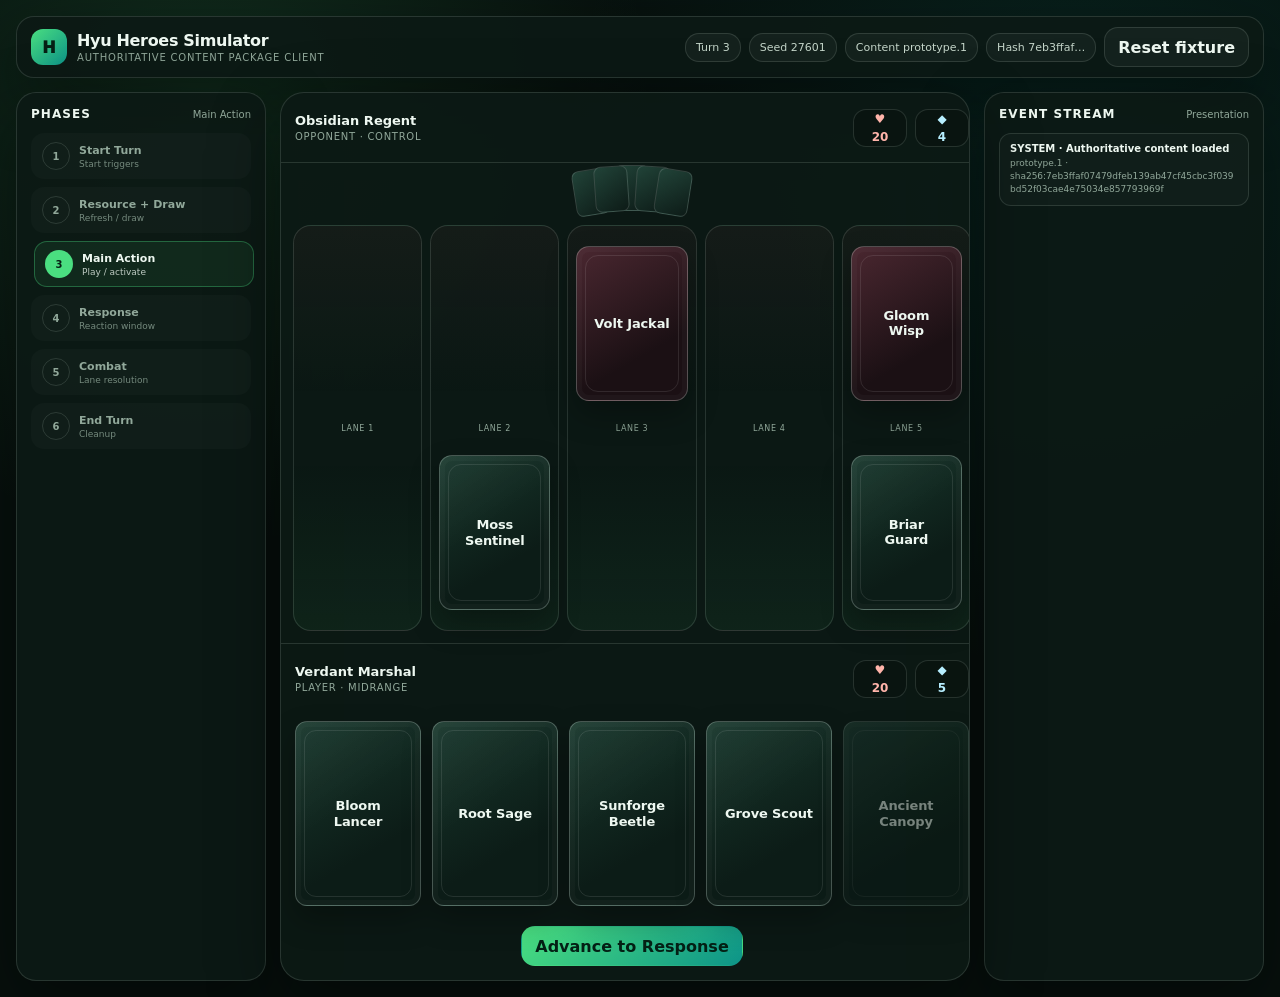
==== commit bc318d86: "feat(simulator): Load cards from content package" ====
--- a/web-simulator.html
+++ b/web-simulator.html
@@ -422,12 +422,14 @@
         <div class="brand-mark" aria-hidden="true">H</div>
         <div>
           <div class="brand-title">Hyu Heroes Simulator</div>
-          <div class="brand-sub">Deterministic presentation fixture</div>
+          <div class="brand-sub">Authoritative content package client</div>
         </div>
       </div>
       <div class="top-actions">
         <span class="pill" id="turnLabel">Turn 3</span>
         <span class="pill" id="seedLabel">Seed 27601</span>
+        <span class="pill" id="contentVersionLabel">Content loading…</span>
+        <span class="pill" id="contentHashLabel">Hash —</span>
         <button class="button" id="restartButton" type="button">Reset fixture</button>
       </div>
     </header>
@@ -507,49 +509,9 @@
         { id: "end", label: "End Turn", note: "Cleanup" }
       ];
 
-      const CARD_DEFINITIONS = Object.freeze({
-        "card.bloom_lancer": {
-          name: "Bloom Lancer", type: "Unit", className: "Striker", alignment: "Neutral", tags: ["Plant", "Soldier"], keywords: ["Tempo"],
-          cost: 2, attack: 3, health: 2, text: "Fast pressure unit built to contest an open lane.",
-          abilities: [{ name: "Forward Bloom", trigger: "On Play", target: "Current lane", condition: "Lane is empty", effects: "Summon self; establish lane pressure." }]
-        },
-        "card.root_sage": {
-          name: "Root Sage", type: "Unit", className: "Tank", alignment: "Neutral", tags: ["Plant", "Mystic"], keywords: ["Guard"],
-          cost: 3, attack: 2, health: 5, text: "Durable lane anchor intended to stabilize contested space.",
-          abilities: [{ name: "Deep Root", trigger: "On Summoned", target: "Self", condition: "Always", effects: "Defensive placeholder; execution handler not implemented in HTML." }]
-        },
-        "card.sunforge_beetle": {
-          name: "Sunforge Beetle", type: "Unit", className: "Striker", alignment: "Neutral", tags: ["Beast", "Machine"], keywords: [],
-          cost: 4, attack: 5, health: 4, text: "Heavy mid-game body with efficient board pressure.",
-          abilities: [{ name: "Solar Shell", trigger: "On Damaged", target: "Self", condition: "Source is damaged", effects: "Runtime-ready metadata example." }]
-        },
-        "card.grove_scout": {
-          name: "Grove Scout", type: "Unit", className: "Support", alignment: "Neutral", tags: ["Plant", "Scout"], keywords: [],
-          cost: 1, attack: 1, health: 2, text: "Cheap tempo unit for early lane development.",
-          abilities: [{ name: "Pathfinder", trigger: "On Play", target: "Adjacent lanes", condition: "Always", effects: "Targeting metadata example." }]
-        },
-        "card.ancient_canopy": {
-          name: "Ancient Canopy", type: "Unit", className: "Tank", alignment: "Neutral", tags: ["Plant", "Ancient"], keywords: ["Guard"],
-          cost: 6, attack: 6, health: 7, text: "Large late-game body; intentionally unaffordable in this fixture.",
-          abilities: [{ name: "Canopy Dominion", trigger: "On Summoned", target: "Friendly board", condition: "Turn >= 3", effects: "Structured effect metadata placeholder." }]
-        },
-        "card.moss_sentinel": {
-          name: "Moss Sentinel", type: "Unit", className: "Tank", alignment: "Neutral", tags: ["Plant"], keywords: ["Guard"], cost: 2, attack: 2, health: 5,
-          text: "Existing friendly board unit.", abilities: [{ name: "Hold Ground", trigger: "Passive", target: "Self", condition: "On board", effects: "Board fixture metadata." }]
-        },
-        "card.briar_guard": {
-          name: "Briar Guard", type: "Unit", className: "Tank", alignment: "Neutral", tags: ["Plant"], keywords: ["Guard"], cost: 3, attack: 3, health: 4,
-          text: "Existing friendly board unit.", abilities: [{ name: "Briar Wall", trigger: "Passive", target: "Current lane", condition: "On board", effects: "Board fixture metadata." }]
-        },
-        "card.volt_jackal": {
-          name: "Volt Jackal", type: "Unit", className: "Striker", alignment: "Enemy", tags: ["Beast", "Electric"], keywords: [], cost: 4, attack: 4, health: 2,
-          text: "Existing enemy board unit.", abilities: [{ name: "Voltage Bite", trigger: "On Attack", target: "Enemy in lane", condition: "Target exists", effects: "Board fixture metadata." }]
-        },
-        "card.gloom_wisp": {
-          name: "Gloom Wisp", type: "Unit", className: "Control", alignment: "Enemy", tags: ["Spirit"], keywords: [], cost: 2, attack: 1, health: 4,
-          text: "Existing enemy board unit.", abilities: [{ name: "Gloom Veil", trigger: "After Combat", target: "Current lane", condition: "Source survives", effects: "Board fixture metadata." }]
-        }
-      });
+      const CONTENT_PACKAGE_URL = "./content/packages/prototype-v1.json";
+      let contentPackage = null;
+      let cardDefinitions = Object.freeze({});
 
       const INITIAL_SNAPSHOT = Object.freeze({
         schemaVersion: 1,
@@ -560,10 +522,10 @@
         enemy: { health: 20, resource: 4 },
         lanes: [
           { id: "lane-0", enemy: null, player: null },
-          { id: "lane-1", enemy: null, player: { instanceId: "p-09", definitionId: "card.moss_sentinel", attack: 2, health: 5 } },
-          { id: "lane-2", enemy: { instanceId: "e-21", definitionId: "card.volt_jackal", attack: 4, health: 2 }, player: null },
+          { id: "lane-1", enemy: null, player: { instanceId: "p-09", definitionId: "card.moss_sentinel" } },
+          { id: "lane-2", enemy: { instanceId: "e-21", definitionId: "card.volt_jackal" }, player: null },
           { id: "lane-3", enemy: null, player: null },
-          { id: "lane-4", enemy: { instanceId: "e-24", definitionId: "card.gloom_wisp", attack: 1, health: 4 }, player: { instanceId: "p-11", definitionId: "card.briar_guard", attack: 3, health: 4 } }
+          { id: "lane-4", enemy: { instanceId: "e-24", definitionId: "card.gloom_wisp" }, player: { instanceId: "p-11", definitionId: "card.briar_guard" } }
         ],
         hand: [
           { instanceId: "h-31", definitionId: "card.bloom_lancer" },
@@ -576,7 +538,7 @@
 
       const deepClone = value => JSON.parse(JSON.stringify(value));
       const escapeHtml = input => String(input).replace(/[&<>'"]/g, char => ({ "&": "&amp;", "<": "&lt;", ">": "&gt;", "'": "&#39;", '"': "&quot;" }[char]));
-      const definitionFor = card => CARD_DEFINITIONS[card.definitionId] || { name: card.definitionId, type: "Unknown", className: "Unknown", alignment: "Unknown", tags: [], keywords: [], cost: 0, attack: card.attack ?? 0, health: card.health ?? 0, text: "No metadata.", abilities: [] };
+      const definitionFor = card => cardDefinitions[card.definitionId] || { name: card.definitionId, type: "Unknown", className: "Unknown", alignment: "Unknown", tags: [], keywords: [], cost: 0, attack: 0, health: 0, text: "Definition missing from loaded content package.", abilities: [] };
 
       class DemoSimulationAdapter {
         constructor(initialSnapshot) {
@@ -642,7 +604,7 @@
         }
       }
 
-      const simulation = new DemoSimulationAdapter(INITIAL_SNAPSHOT);
+      let simulation = null;
       let snapshot = deepClone(INITIAL_SNAPSHOT);
       let selectedCardId = null;
       let detailReference = null;
@@ -652,11 +614,109 @@
         battlefield: document.getElementById("battlefield"), hand: document.getElementById("hand"), phaseList: document.getElementById("phaseList"),
         phaseName: document.getElementById("phaseName"), phaseButton: document.getElementById("phaseButton"), restartButton: document.getElementById("restartButton"),
         eventLog: document.getElementById("eventLog"), turnLabel: document.getElementById("turnLabel"), seedLabel: document.getElementById("seedLabel"),
+        contentVersionLabel: document.getElementById("contentVersionLabel"), contentHashLabel: document.getElementById("contentHashLabel"),
         playerHealth: document.getElementById("playerHealth"), playerResource: document.getElementById("playerResource"), enemyHealth: document.getElementById("enemyHealth"),
         enemyResource: document.getElementById("enemyResource"), detailBackdrop: document.getElementById("detailBackdrop"), detailTitle: document.getElementById("detailTitle"),
         detailId: document.getElementById("detailId"), detailBody: document.getElementById("detailBody"), detailPlay: document.getElementById("detailPlay"),
         detailClose: document.getElementById("detailClose"), detailCloseSecondary: document.getElementById("detailCloseSecondary"), toast: document.getElementById("toast")
       };
+
+      async function loadContentPackage() {
+        const response = await fetch(CONTENT_PACKAGE_URL, { cache: "no-store" });
+        if (!response.ok) throw new Error(`Content package request failed with HTTP ${response.status}.`);
+        const packageData = await response.json();
+        validatePackageShape(packageData);
+        return packageData;
+      }
+
+      function validatePackageShape(packageData) {
+        if (!packageData || packageData.schemaVersion !== 1) throw new Error("Simulator requires schemaVersion 1.");
+        if (!Array.isArray(packageData.cards) || !Array.isArray(packageData.abilities)) throw new Error("Content package is missing card or ability arrays.");
+        if (typeof packageData.contentHash !== "string" || !/^sha256:[0-9a-f]{64}$/.test(packageData.contentHash)) {
+          throw new Error("Content package has an invalid contentHash shape.");
+        }
+      }
+
+      function buildCardDefinitions(packageData) {
+        const abilitiesById = new Map(packageData.abilities.map(ability => [ability.header.id, ability]));
+        return Object.freeze(Object.fromEntries(packageData.cards.map(card => [
+          card.header.id,
+          buildCardDefinition(card, abilitiesById)
+        ])));
+      }
+
+      function buildCardDefinition(card, abilitiesById) {
+        const stats = card.baseStats || {};
+        const abilities = (card.abilities || [])
+          .map(binding => binding.inline || abilitiesById.get(binding.referenceId))
+          .filter(Boolean)
+          .map(buildAbilitySummary);
+        return {
+          name: displayName(card.header.id),
+          type: displayName(card.cardType),
+          className: displayName(card.classification.classId),
+          alignment: displayName(card.classification.alignmentId),
+          tags: (card.classification.tags || []).map(displayName),
+          keywords: (card.classification.keywords || []).map(displayName),
+          cost: stats["stat.cost"] ?? 0,
+          attack: stats["stat.attack"] ?? 0,
+          health: stats["stat.max_health"] ?? 0,
+          text: `Published revision ${card.header.revision} · ${card.header.localizationKey}`,
+          abilities
+        };
+      }
+
+      function buildAbilitySummary(ability) {
+        const selector = findFirstSelector(ability.effects || []);
+        return {
+          name: displayName(ability.header.id),
+          trigger: displayName(ability.trigger.typeId),
+          target: selector ? summarizeSelector(selector) : "No target selector",
+          condition: ability.condition ? displayName(ability.condition.kind) : "Always",
+          effects: (ability.effects || []).map(effect => displayName(effect.typeId)).join(" → ") || "No effects"
+        };
+      }
+
+      function findFirstSelector(effects) {
+        for (const effect of effects) {
+          for (const parameter of Object.values(effect.parameters || {})) {
+            if (parameter?.kind === "Selector") return parameter.value;
+          }
+        }
+        return null;
+      }
+
+      function summarizeSelector(selector) {
+        return [selector.scope, selector.relation, selector.zone, selector.location, selector.selection]
+          .map(displayName)
+          .join(" · ");
+      }
+
+      function displayName(value) {
+        const raw = String(value || "").split(".").pop().replaceAll("_", " ");
+        return raw.replace(/\b\w/g, character => character.toUpperCase());
+      }
+
+      async function bootstrap() {
+        el.restartButton.disabled = true;
+        el.phaseButton.disabled = true;
+        try {
+          contentPackage = await loadContentPackage();
+          cardDefinitions = buildCardDefinitions(contentPackage);
+          simulation = new DemoSimulationAdapter(INITIAL_SNAPSHOT);
+          snapshot = deepClone(INITIAL_SNAPSHOT);
+          el.contentVersionLabel.textContent = `Content ${contentPackage.contentVersion}`;
+          el.contentHashLabel.textContent = `Hash ${contentPackage.contentHash.slice(7, 15)}…`;
+          el.restartButton.disabled = false;
+          el.phaseButton.disabled = false;
+          renderAll();
+          log("system", "Authoritative content loaded", `${contentPackage.contentVersion} · ${contentPackage.contentHash}`);
+        } catch (error) {
+          const message = error instanceof Error ? error.message : String(error);
+          log("system", "Content package load failed", message);
+          showToast("Content package failed to load.");
+        }
+      }
 
       function renderAll() {
         renderStats();
@@ -780,10 +840,12 @@
         const lane = snapshot.lanes.find(item => item.id === laneElement.dataset.laneId);
         if (!lane || lane.player) return;
         const command = { type: "PlayCardCommand", playerId: "player.alpha", cardInstanceId: selectedCardId, laneId: lane.id };
+        if (!simulation) return;
         consumeResult(simulation.submit(command), "Play card");
       }
 
       function onAdvancePhase() {
+        if (!simulation) return;
         selectedCardId = null;
         closeDetails();
         consumeResult(simulation.submit({ type: "EndPhaseCommand", playerId: "player.alpha" }), "Advance phase");
@@ -803,6 +865,7 @@
       }
 
       function restart() {
+        if (!simulation) return;
         selectedCardId = null;
         closeDetails();
         el.eventLog.innerHTML = "";
@@ -837,8 +900,7 @@
       el.detailBackdrop.addEventListener("click", event => { if (event.target === el.detailBackdrop) closeDetails(); });
       document.addEventListener("keydown", event => { if (event.key === "Escape") closeDetails(); });
 
-      renderAll();
-      log("system", "Presentation fixture ready", "Card faces show name only. Click a card for schema-style metadata; use Select to play to create a command intent.");
+      bootstrap();
     })();
   </script>
 </body>
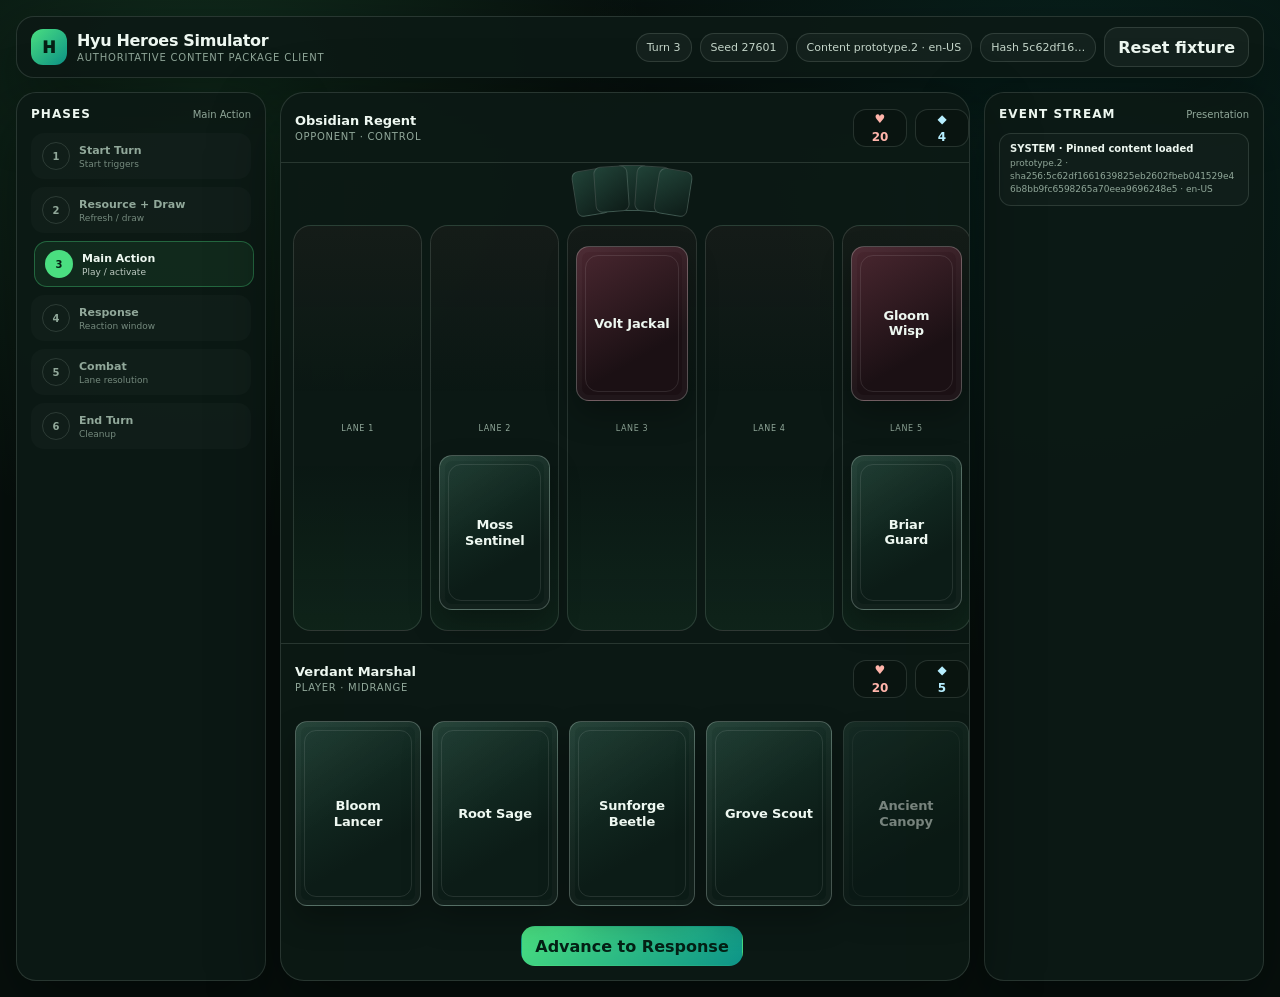
==== commit c59c7a80: "feat(simulator): Resolve manifest-pinned localized content" ====
--- a/web-simulator.html
+++ b/web-simulator.html
@@ -509,8 +509,10 @@
         { id: "end", label: "End Turn", note: "Cleanup" }
       ];
 
-      const CONTENT_PACKAGE_URL = "./content/packages/prototype-v1.json";
+      const CONTENT_MANIFEST_URL = "./content/manifest.json";
+      let contentManifest = null;
       let contentPackage = null;
+      let selectedLocale = null;
       let cardDefinitions = Object.freeze({});
 
       const INITIAL_SNAPSHOT = Object.freeze({
@@ -621,38 +623,93 @@
         detailClose: document.getElementById("detailClose"), detailCloseSecondary: document.getElementById("detailCloseSecondary"), toast: document.getElementById("toast")
       };
 
-      async function loadContentPackage() {
-        const response = await fetch(CONTENT_PACKAGE_URL, { cache: "no-store" });
+      async function loadManifest() {
+        const response = await fetch(CONTENT_MANIFEST_URL, { cache: "no-store" });
+        if (!response.ok) throw new Error(`Content manifest request failed with HTTP ${response.status}.`);
+        const manifest = await response.json();
+        validateManifestShape(manifest);
+        return manifest;
+      }
+
+      function validateManifestShape(manifest) {
+        if (!manifest || manifest.manifestVersion !== 1 || !Array.isArray(manifest.packages)) {
+          throw new Error("Content manifest is not schema version 1.");
+        }
+        if (typeof manifest.defaultContentVersion !== "string") throw new Error("Content manifest has no default version.");
+      }
+
+      function resolveManifestEntry(manifest) {
+        const params = new URLSearchParams(window.location.search);
+        const pinnedVersion = params.get("contentVersion");
+        const pinnedHash = params.get("contentHash");
+        if (Boolean(pinnedVersion) !== Boolean(pinnedHash)) {
+          throw new Error("contentVersion and contentHash must be supplied together when pinning content.");
+        }
+
+        const entry = pinnedVersion
+          ? manifest.packages.find(item => item.contentVersion === pinnedVersion && item.contentHash === pinnedHash)
+          : manifest.packages.find(item => item.contentVersion === manifest.defaultContentVersion);
+        if (!entry) throw new Error("Requested content pin does not exist in the manifest.");
+        if (!/^sha256:[0-9a-f]{64}$/.test(entry.contentHash)) throw new Error("Manifest entry has an invalid contentHash.");
+        if (typeof entry.packagePath !== "string" || entry.packagePath.startsWith("/") || entry.packagePath.includes("..")) {
+          throw new Error("Manifest entry has an invalid package path.");
+        }
+        return entry;
+      }
+
+      async function loadContentPackage(entry) {
+        const response = await fetch(`./${entry.packagePath}`, { cache: "no-store" });
         if (!response.ok) throw new Error(`Content package request failed with HTTP ${response.status}.`);
         const packageData = await response.json();
-        validatePackageShape(packageData);
+        validatePackageShape(packageData, entry);
         return packageData;
       }
 
-      function validatePackageShape(packageData) {
-        if (!packageData || packageData.schemaVersion !== 1) throw new Error("Simulator requires schemaVersion 1.");
+      function validatePackageShape(packageData, entry) {
+        if (!packageData || packageData.schemaVersion !== entry.schemaVersion) throw new Error("Package schemaVersion does not match manifest.");
+        if (packageData.contentVersion !== entry.contentVersion) throw new Error("Package contentVersion does not match manifest.");
+        if (packageData.contentHash !== entry.contentHash) throw new Error("Package contentHash does not match manifest pin.");
         if (!Array.isArray(packageData.cards) || !Array.isArray(packageData.abilities)) throw new Error("Content package is missing card or ability arrays.");
-        if (typeof packageData.contentHash !== "string" || !/^sha256:[0-9a-f]{64}$/.test(packageData.contentHash)) {
-          throw new Error("Content package has an invalid contentHash shape.");
-        }
-      }
-
-      function buildCardDefinitions(packageData) {
+        if (!packageData.presentation?.localizations || typeof packageData.presentation.defaultLocale !== "string") {
+          throw new Error("Published package is missing presentation/localization metadata.");
+        }
+      }
+
+      function selectLocale(entry, packageData) {
+        const requested = new URLSearchParams(window.location.search).get("locale");
+        const browserLocales = Array.isArray(navigator.languages) ? navigator.languages : [navigator.language];
+        const candidates = [requested, ...browserLocales].filter(Boolean);
+        const exact = candidates.find(locale => entry.locales.includes(locale));
+        if (exact) return exact;
+        const languageMatch = candidates
+          .map(locale => String(locale).split("-")[0])
+          .map(language => entry.locales.find(locale => locale.split("-")[0] === language))
+          .find(Boolean);
+        return languageMatch || entry.defaultLocale || packageData.presentation.defaultLocale;
+      }
+
+      function buildCardDefinitions(packageData, locale) {
         const abilitiesById = new Map(packageData.abilities.map(ability => [ability.header.id, ability]));
+        const localization = packageData.presentation.localizations[locale]
+          || packageData.presentation.localizations[packageData.presentation.defaultLocale]
+          || {};
+        const presentationDefinitions = packageData.presentation.definitions || {};
         return Object.freeze(Object.fromEntries(packageData.cards.map(card => [
           card.header.id,
-          buildCardDefinition(card, abilitiesById)
+          buildCardDefinition(card, abilitiesById, localization, presentationDefinitions)
         ])));
       }
 
-      function buildCardDefinition(card, abilitiesById) {
+      function buildCardDefinition(card, abilitiesById, localization, presentationDefinitions) {
         const stats = card.baseStats || {};
+        const localized = localization[card.header.localizationKey] || {};
+        const presentation = presentationDefinitions[card.header.id] || {};
         const abilities = (card.abilities || [])
           .map(binding => binding.inline || abilitiesById.get(binding.referenceId))
           .filter(Boolean)
-          .map(buildAbilitySummary);
+          .map(ability => buildAbilitySummary(ability, localization));
         return {
-          name: displayName(card.header.id),
+          name: localized.name || displayName(card.header.id),
           type: displayName(card.cardType),
           className: displayName(card.classification.classId),
           alignment: displayName(card.classification.alignmentId),
@@ -661,15 +718,18 @@
           cost: stats["stat.cost"] ?? 0,
           attack: stats["stat.attack"] ?? 0,
           health: stats["stat.max_health"] ?? 0,
-          text: `Published revision ${card.header.revision} · ${card.header.localizationKey}`,
+          text: localized.description || `Published revision ${card.header.revision} · ${card.header.localizationKey}`,
+          artworkReferenceId: presentation.artworkReferenceId || "—",
+          frameStyle: presentation.frameStyle || "default",
           abilities
         };
       }
 
-      function buildAbilitySummary(ability) {
+      function buildAbilitySummary(ability, localization) {
         const selector = findFirstSelector(ability.effects || []);
+        const localized = localization[ability.header.localizationKey] || {};
         return {
-          name: displayName(ability.header.id),
+          name: localized.name || displayName(ability.header.id),
           trigger: displayName(ability.trigger.typeId),
           target: selector ? summarizeSelector(selector) : "No target selector",
           condition: ability.condition ? displayName(ability.condition.kind) : "Always",
@@ -701,16 +761,19 @@
         el.restartButton.disabled = true;
         el.phaseButton.disabled = true;
         try {
-          contentPackage = await loadContentPackage();
-          cardDefinitions = buildCardDefinitions(contentPackage);
+          contentManifest = await loadManifest();
+          const manifestEntry = resolveManifestEntry(contentManifest);
+          contentPackage = await loadContentPackage(manifestEntry);
+          selectedLocale = selectLocale(manifestEntry, contentPackage);
+          cardDefinitions = buildCardDefinitions(contentPackage, selectedLocale);
           simulation = new DemoSimulationAdapter(INITIAL_SNAPSHOT);
           snapshot = deepClone(INITIAL_SNAPSHOT);
-          el.contentVersionLabel.textContent = `Content ${contentPackage.contentVersion}`;
+          el.contentVersionLabel.textContent = `Content ${contentPackage.contentVersion} · ${selectedLocale}`;
           el.contentHashLabel.textContent = `Hash ${contentPackage.contentHash.slice(7, 15)}…`;
           el.restartButton.disabled = false;
           el.phaseButton.disabled = false;
           renderAll();
-          log("system", "Authoritative content loaded", `${contentPackage.contentVersion} · ${contentPackage.contentHash}`);
+          log("system", "Pinned content loaded", `${contentPackage.contentVersion} · ${contentPackage.contentHash} · ${selectedLocale}`);
         } catch (error) {
           const message = error instanceof Error ? error.message : String(error);
           log("system", "Content package load failed", message);
@@ -801,7 +864,7 @@
           ? definition.abilities.map(ability => `<article class="ability"><strong>${escapeHtml(ability.name)}</strong><dl><dt>Trigger</dt><dd>${escapeHtml(ability.trigger)}</dd><dt>Target</dt><dd>${escapeHtml(ability.target)}</dd><dt>Condition</dt><dd>${escapeHtml(ability.condition)}</dd><dt>Effects</dt><dd>${escapeHtml(ability.effects)}</dd></dl></article>`).join("")
           : "<span>No abilities.</span>";
         return `<div class="detail-stats"><div class="detail-stat"><span>Cost</span><strong>${definition.cost}</strong></div><div class="detail-stat"><span>Attack</span><strong>${definition.attack}</strong></div><div class="detail-stat"><span>Health</span><strong>${definition.health}</strong></div></div>
-          <section class="detail-section"><h3>Identity</h3><div class="detail-grid"><div><span>Type</span><br>${escapeHtml(definition.type)}</div><div><span>Class</span><br>${escapeHtml(definition.className)}</div><div><span>Alignment</span><br>${escapeHtml(definition.alignment)}</div><div><span>Tags</span><br>${escapeHtml(tags)}</div><div><span>Keywords</span><br>${escapeHtml(keywords)}</div></div></section>
+          <section class="detail-section"><h3>Identity</h3><div class="detail-grid"><div><span>Type</span><br>${escapeHtml(definition.type)}</div><div><span>Class</span><br>${escapeHtml(definition.className)}</div><div><span>Alignment</span><br>${escapeHtml(definition.alignment)}</div><div><span>Tags</span><br>${escapeHtml(tags)}</div><div><span>Keywords</span><br>${escapeHtml(keywords)}</div><div><span>Frame</span><br>${escapeHtml(definition.frameStyle)}</div><div><span>Artwork</span><br>${escapeHtml(definition.artworkReferenceId)}</div></div></section>
           <section class="detail-section"><h3>Card text</h3><div>${escapeHtml(definition.text)}</div></section>
           <section class="detail-section"><h3>Abilities</h3>${abilities}</section>`;
       }
